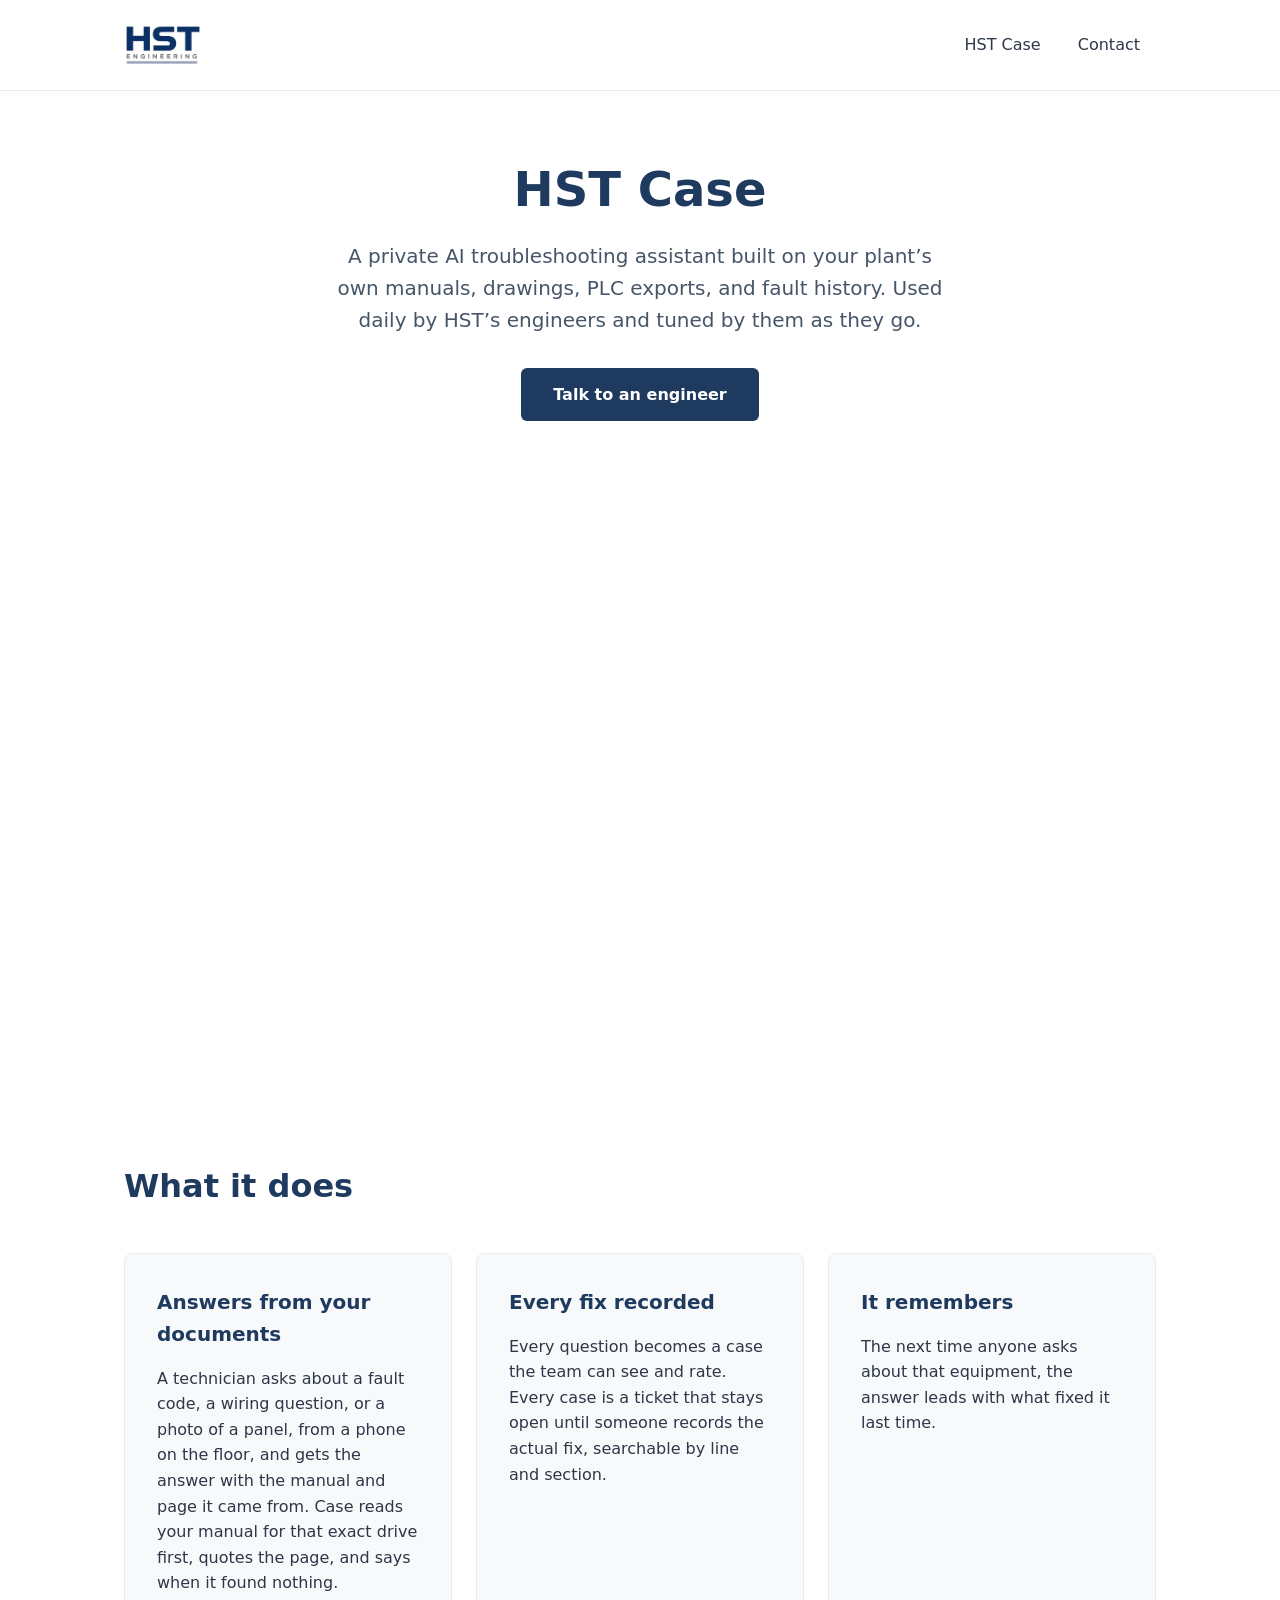
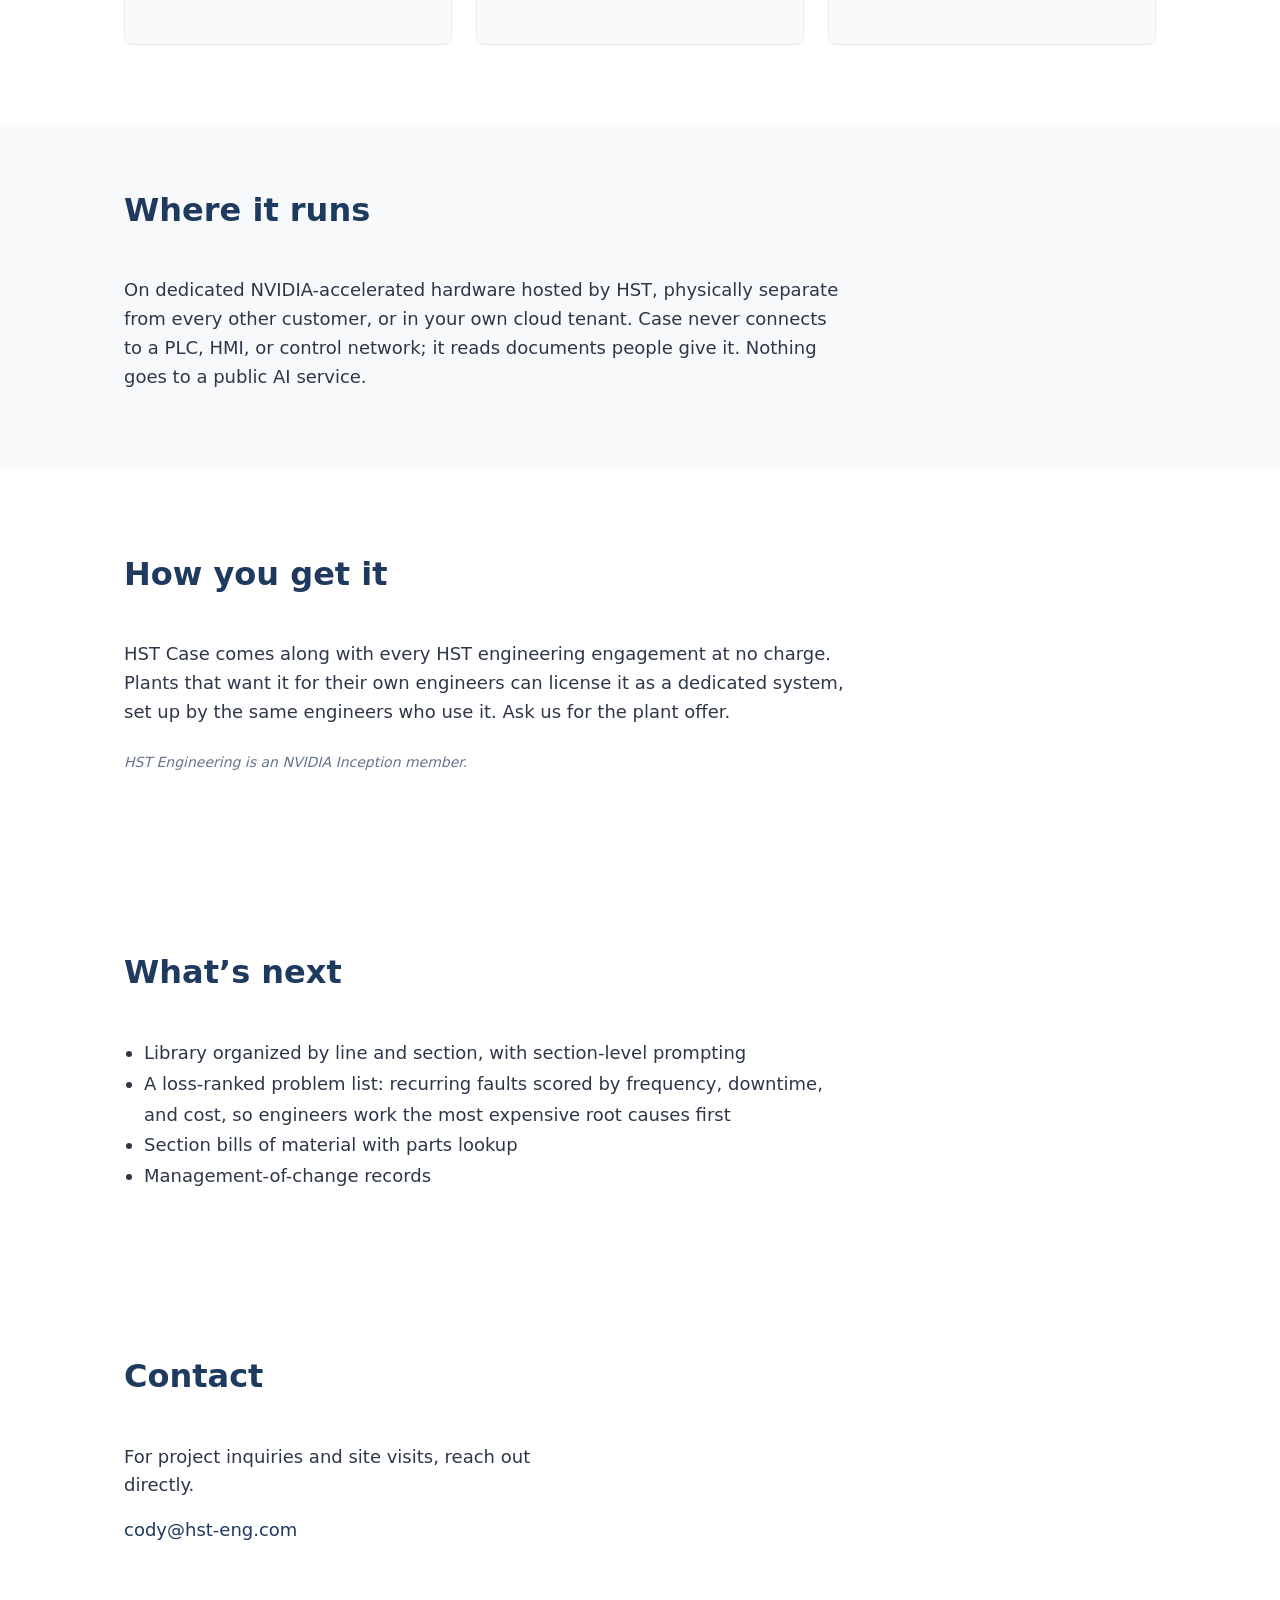
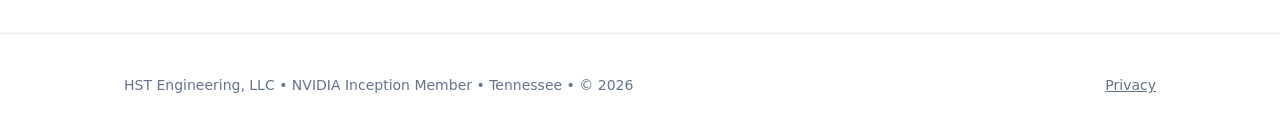
==== case/index.html @ 682fd092 "Add borderless HST Case demo video below hero - Add HST-Case-Demo-snappy.mp4 (H.264, faststart) unde" ====
<!DOCTYPE html>
<html lang="en">
<head>
    <meta charset="UTF-8">
    <meta name="viewport" content="width=device-width, initial-scale=1.0">
    <title>HST Case | HST Engineering</title>
    <meta name="description" content="A private AI troubleshooting assistant built on your plant’s own manuals, drawings, PLC exports, and fault history.">
    <meta property="og:title" content="HST Case | HST Engineering">
    <meta property="og:description" content="A private AI troubleshooting assistant built on your plant’s own manuals, drawings, PLC exports, and fault history.">
    <meta property="og:type" content="website">
    
    <!-- Favicon (Option 2 - matches wordmark font) -->
    <link rel="icon" href="data:image/svg+xml,%3Csvg xmlns='http://www.w3.org/2000/svg' viewBox='0 0 100 100'%3E%3Ctext y='82' font-size='78' font-weight='700' fill='%231e3a5f' font-family='system-ui, -apple-system, sans-serif'%3EHST%3C/text%3E%3C/svg%3E">
    <style>
        :root {
            --deep-blue: #1e3a5f;
            --charcoal: #2d3748;
            --off-white: #f8f9fa;
            --light-gray: #e9ecef;
        }
        * { box-sizing: border-box; }
        body {
            font-family: system-ui, -apple-system, BlinkMacSystemFont, "Segoe UI", Roboto, sans-serif;
            margin: 0;
            line-height: 1.6;
            color: var(--charcoal);
            background: white;
        }
        .container {
            max-width: 1080px;
            margin: 0 auto;
            padding: 0 24px;
        }
        header {
            padding: 24px 0;
            border-bottom: 1px solid var(--light-gray);
        }
        .header-content {
            display: flex;
            justify-content: space-between;
            align-items: center;
        }
        .logo {
            display: flex;
            align-items: center;
            gap: 12px;
        }
        .logo-text {
            font-size: 28px;
            font-weight: 700;
            letter-spacing: -1px;
            color: var(--deep-blue);
        }
        .logo-sub {
            font-size: 11px;
            font-weight: 500;
            letter-spacing: 2px;
            color: #64748b;
            text-transform: uppercase;
        }
        nav a {
            color: var(--charcoal);
            text-decoration: none;
            font-weight: 500;
            padding: 8px 16px;
        }
        nav a:hover {
            color: var(--deep-blue);
        }
        .hero {
            padding: 72px 0 64px;
            text-align: center;
        }
        .hero h1 {
            font-size: 48px;
            font-weight: 700;
            line-height: 1.1;
            margin: 0 0 24px;
            color: var(--deep-blue);
        }
        .hero p {
            font-size: 20px;
            max-width: 620px;
            margin: 0 auto 32px;
            color: #475569;
        }
        .btn {
            display: inline-block;
            background: var(--deep-blue);
            color: white;
            padding: 14px 32px;
            text-decoration: none;
            font-weight: 600;
            border-radius: 6px;
            transition: all 0.2s ease;
        }
        .btn:hover {
            background: #162d4a;
            transform: translateY(-1px);
        }
        section {
            padding: 80px 0;
        }
        h2 {
            font-size: 32px;
            font-weight: 700;
            color: var(--deep-blue);
            margin: 0 0 40px;
        }
        .competencies {
            display: grid;
            grid-template-columns: repeat(auto-fit, minmax(320px, 1fr));
            gap: 24px;
        }
        .card {
            background: var(--off-white);
            padding: 32px;
            border-radius: 8px;
            border: 1px solid var(--light-gray);
        }
        .card h3 {
            font-size: 20px;
            margin: 0 0 12px;
            color: var(--deep-blue);
        }
        .service-area {
            background: var(--off-white);
            padding: 60px 0;
        }
        .contact-form {
            max-width: 520px;
        }
        input, textarea {
            width: 100%;
            padding: 14px;
            border: 1px solid #cbd5e1;
            border-radius: 6px;
            font-size: 16px;
            margin-bottom: 16px;
        }
        textarea { min-height: 140px; resize: vertical; }
        footer {
            padding: 40px 0;
            border-top: 1px solid var(--light-gray);
            font-size: 14px;
            color: #64748b;
        }
        .footer-content {
            display: flex;
            justify-content: space-between;
            align-items: center;
            flex-wrap: wrap;
            gap: 12px;
        }
        .note {
            font-size: 14px;
            color: #64748b;
            margin-top: 24px;
            font-style: italic;
        }
    </style>
</head>
<body>
    <!-- Header -->
    <header>
        <div class="container">
            <div class="header-content">
                <div class="logo">
                    <a href="/"><img src="../logo.jpg" alt="HST Engineering" style="height: 42px; width: auto; display: block;"></a>
                </div>
                <nav>
                    <a href="/case">HST Case</a>
                    <a href="#contact">Contact</a>
                </nav>
            </div>
        </div>
    </header>

    <!-- Hero -->
    <section class="hero">
        <div class="container">
            <h1>HST Case</h1>
            <p>A private AI troubleshooting assistant built on your plant’s own manuals, drawings, PLC exports, and fault history. Used daily by HST’s engineers and tuned by them as they go.</p>
            <a href="#contact" class="btn">Talk to an engineer</a>
        </div>
    </section>

    <!-- Demo video -->
    <section style="padding: 0 0 80px;">
        <div class="container">
            <video
                src="/HST-Case-Demo-snappy.mp4"
                muted
                loop
                autoplay
                playsinline
                preload="auto"
                aria-label="HST Case demo"
                style="display: block; width: 100%; height: auto; border: 0; outline: none;"
            ></video>
        </div>
    </section>

    <!-- What it does -->
    <section>
        <div class="container">
            <h2>What it does</h2>
            <div class="competencies">
                <div class="card">
                    <h3>Answers from your documents</h3>
                    <p>A technician asks about a fault code, a wiring question, or a photo of a panel, from a phone on the floor, and gets the answer with the manual and page it came from. Case reads your manual for that exact drive first, quotes the page, and says when it found nothing.</p>
                </div>
                <div class="card">
                    <h3>Every fix recorded</h3>
                    <p>Every question becomes a case the team can see and rate. Every case is a ticket that stays open until someone records the actual fix, searchable by line and section.</p>
                </div>
                <div class="card">
                    <h3>It remembers</h3>
                    <p>The next time anyone asks about that equipment, the answer leads with what fixed it last time.</p>
                </div>
            </div>
        </div>
    </section>

    <!-- Where it runs -->
    <section class="service-area">
        <div class="container">
            <h2>Where it runs</h2>
            <p style="max-width: 720px; font-size: 18px;">On dedicated NVIDIA-accelerated hardware hosted by HST, physically separate from every other customer, or in your own cloud tenant. Case never connects to a PLC, HMI, or control network; it reads documents people give it. Nothing goes to a public AI service.</p>
        </div>
    </section>

    <!-- How you get it -->
    <section>
        <div class="container">
            <h2>How you get it</h2>
            <p style="max-width: 720px; font-size: 18px;">HST Case comes along with every HST engineering engagement at no charge. Plants that want it for their own engineers can license it as a dedicated system, set up by the same engineers who use it. Ask us for the plant offer.</p>
            <p class="note">HST Engineering is an NVIDIA Inception member.</p>
        </div>
    </section>

    <!-- What’s next -->
    <section>
        <div class="container">
            <h2>What’s next</h2>
            <ul style="max-width: 720px; font-size: 18px; line-height: 1.7; padding-left: 20px; margin: 0;">
                <li>Library organized by line and section, with section-level prompting</li>
                <li>A loss-ranked problem list: recurring faults scored by frequency, downtime, and cost, so engineers work the most expensive root causes first</li>
                <li>Section bills of material with parts lookup</li>
                <li>Management-of-change records</li>
            </ul>
        </div>
    </section>

    <!-- Contact -->
    <section id="contact">
        <div class="container">
            <h2>Contact</h2>
            <div>
                <p style="max-width: 420px; font-size: 18px; margin-bottom: 16px;">
                    For project inquiries and site visits, reach out directly.
                </p>
                <p style="font-size: 18px; margin: 0 0 8px;">
                    <a href="mailto:cody@hst-eng.com" style="color: var(--deep-blue); text-decoration: none;">cody@hst-eng.com</a>
                </p>
            </div>
        </div>
    </section>

    <footer>
        <div class="container">
            <div class="footer-content">
                <div>HST Engineering, LLC • NVIDIA Inception Member • Tennessee • © 2026</div>
                <div><a href="#" style="color: #64748b;">Privacy</a></div>
            </div>
        </div>
    </footer>
</body>
</html>
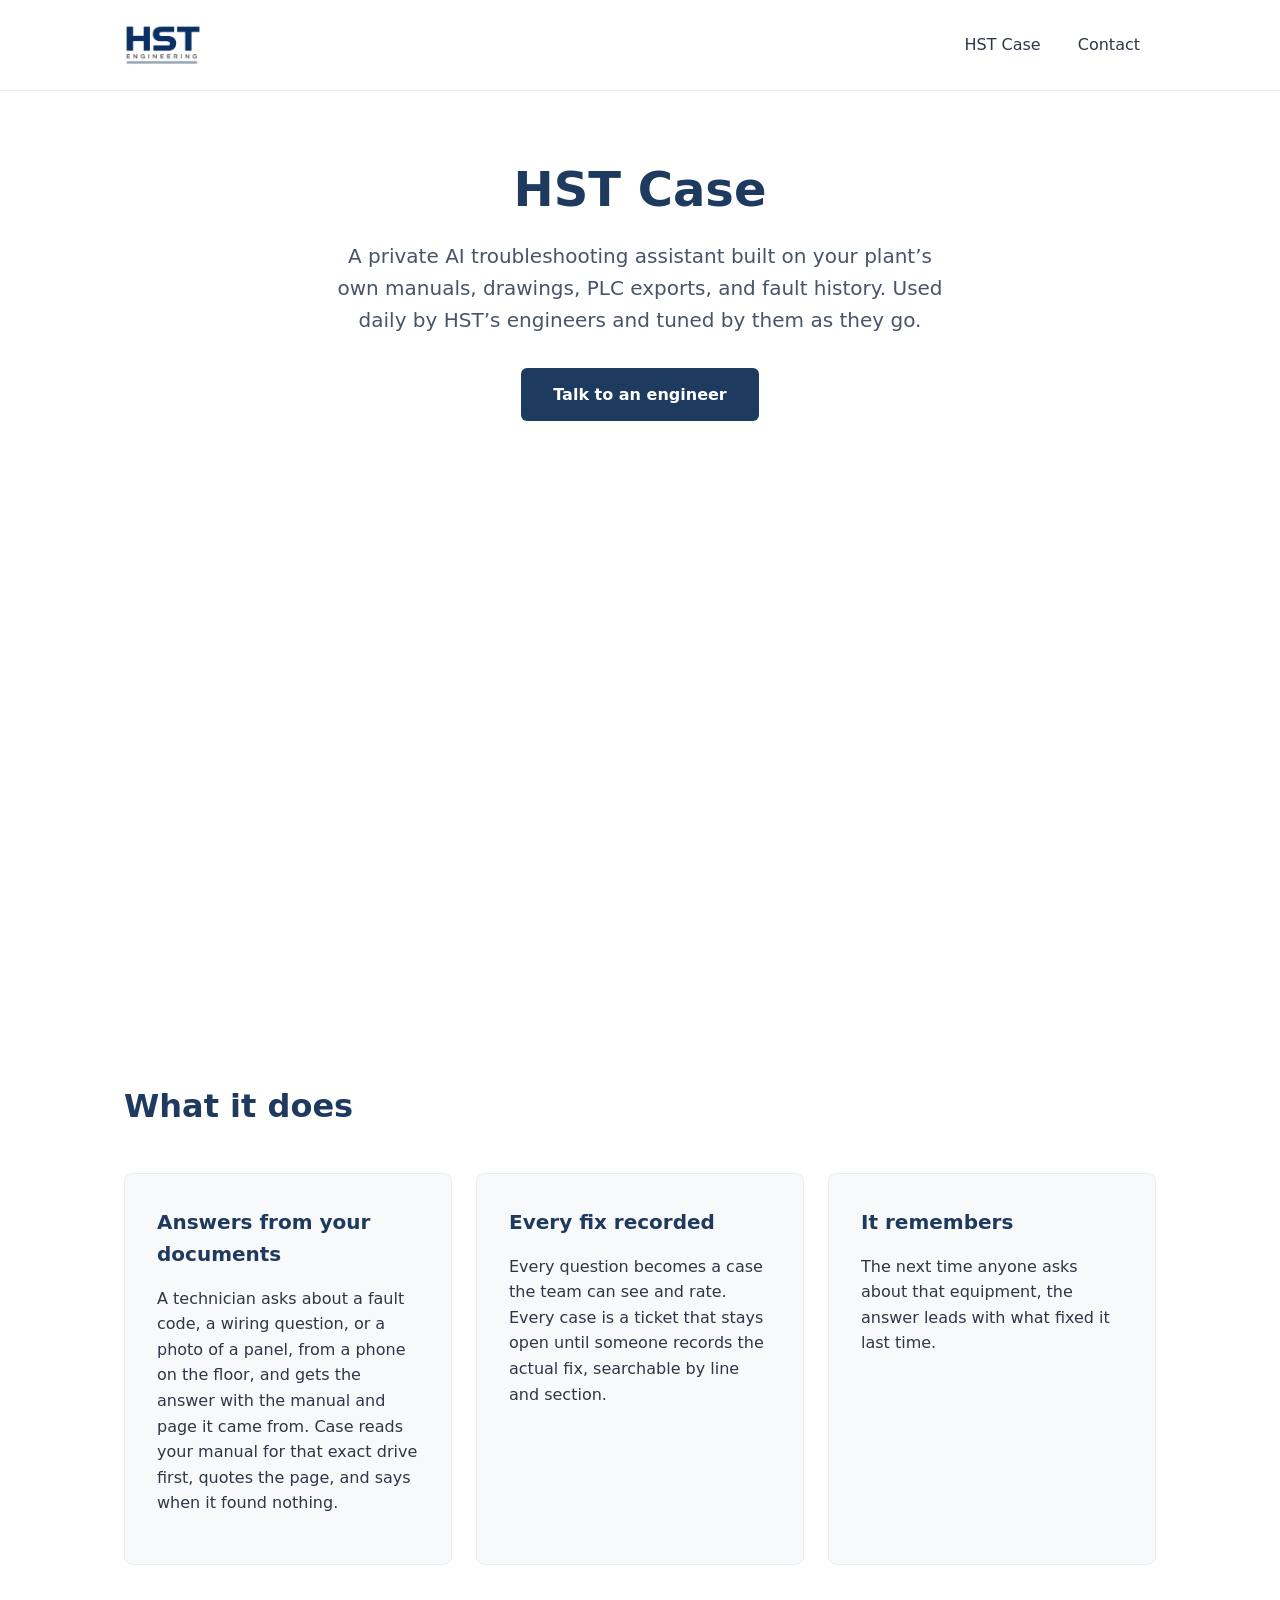
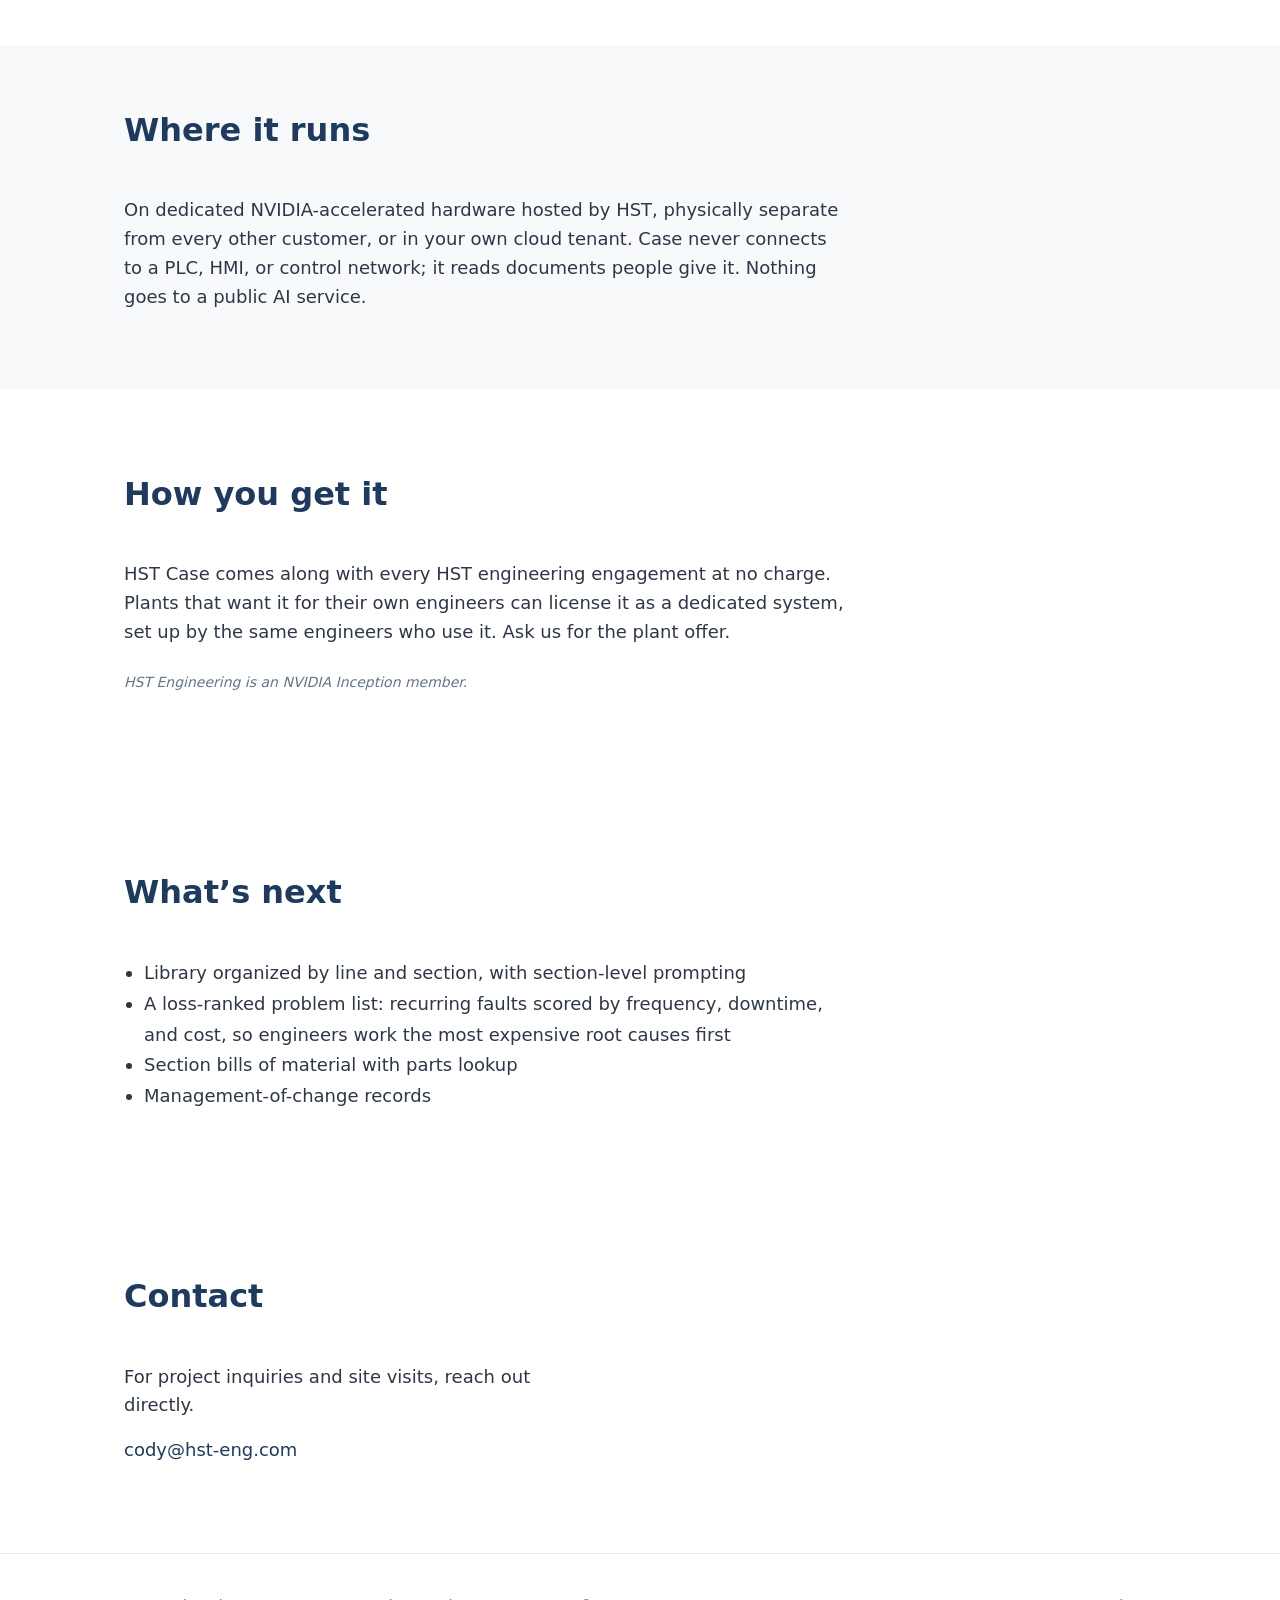
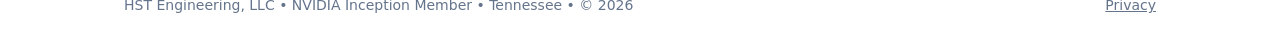
==== commit 6d78e387: "Tighten gap between case demo video and What it does Co-Authored-By: Claude Opus 5.5 (1M context) <n" ====
--- a/case/index.html
+++ b/case/index.html
@@ -186,7 +186,7 @@
     </section>
 
     <!-- Demo video -->
-    <section style="padding: 0 0 80px;">
+    <section style="padding: 0;">
         <div class="container">
             <video
                 src="/HST-Case-Demo-snappy.mp4"
@@ -196,7 +196,7 @@
                 playsinline
                 preload="auto"
                 aria-label="HST Case demo"
-                style="display: block; width: 100%; height: auto; border: 0; outline: none;"
+                style="display: block; width: 100%; height: auto; border: 0; outline: none; clip-path: inset(0.7% 0.25% 0.15% 0);"
             ></video>
         </div>
     </section>
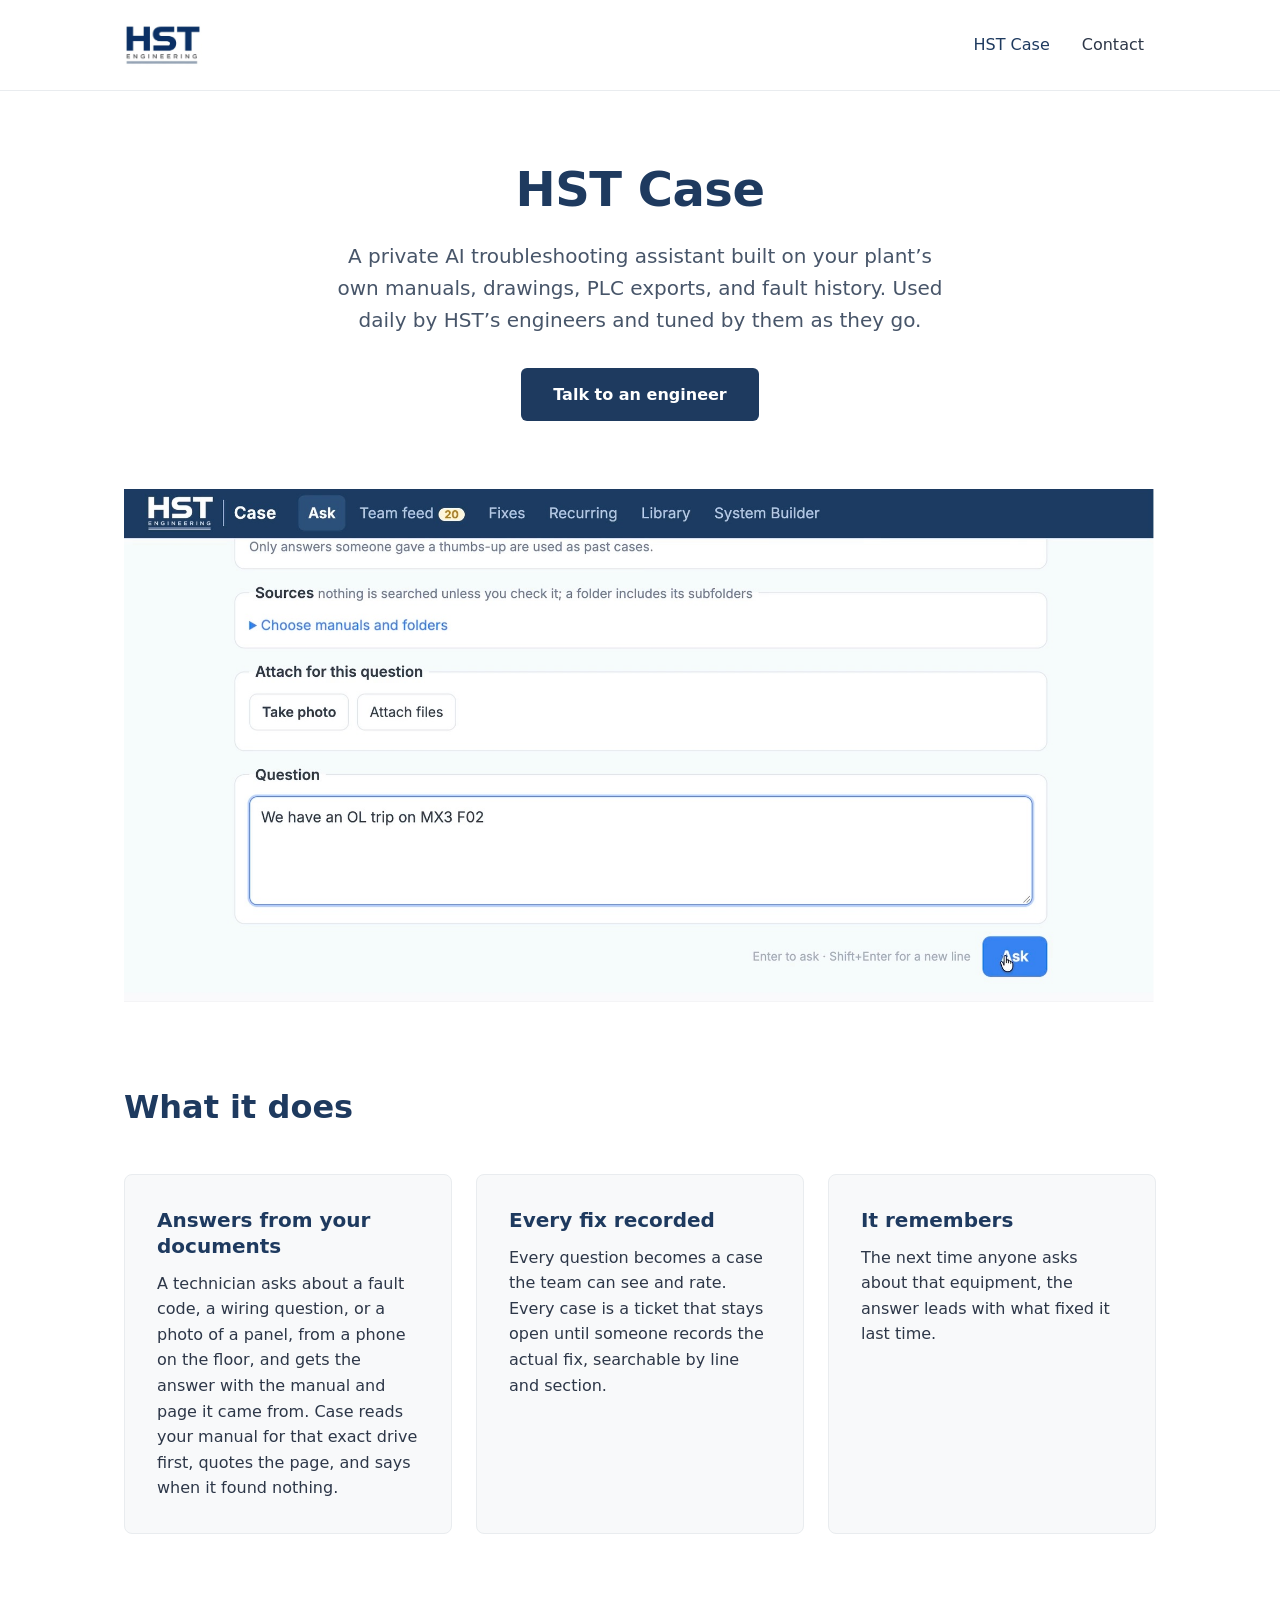
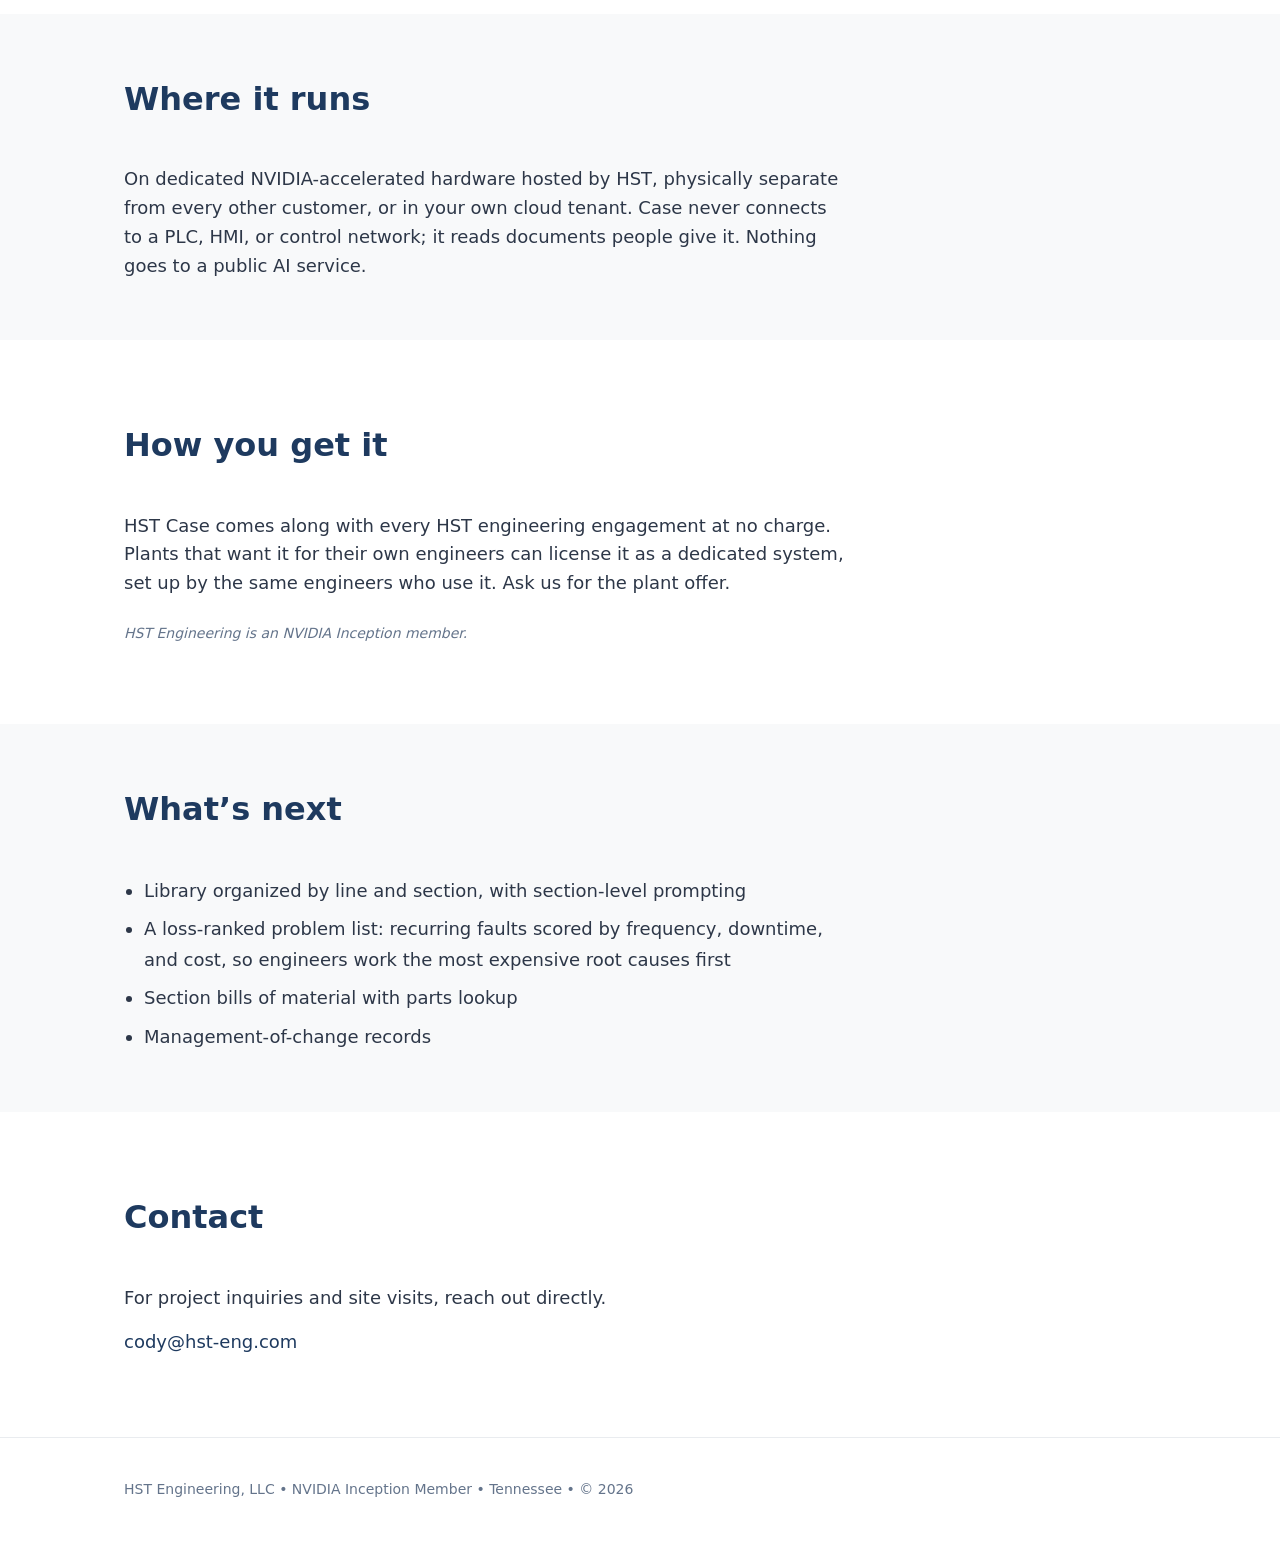
==== commit 03a7b1a6: "Polish site: shared stylesheet, mobile layout, cleanup - Move duplicated page CSS into /styles.css -" ====
--- a/case/index.html
+++ b/case/index.html
@@ -8,272 +8,126 @@
     <meta property="og:title" content="HST Case | HST Engineering">
     <meta property="og:description" content="A private AI troubleshooting assistant built on your plant’s own manuals, drawings, PLC exports, and fault history.">
     <meta property="og:type" content="website">
-    
-    <!-- Favicon (Option 2 - matches wordmark font) -->
+    <meta name="theme-color" content="#1e3a5f">
     <link rel="icon" href="data:image/svg+xml,%3Csvg xmlns='http://www.w3.org/2000/svg' viewBox='0 0 100 100'%3E%3Ctext y='82' font-size='78' font-weight='700' fill='%231e3a5f' font-family='system-ui, -apple-system, sans-serif'%3EHST%3C/text%3E%3C/svg%3E">
-    <style>
-        :root {
-            --deep-blue: #1e3a5f;
-            --charcoal: #2d3748;
-            --off-white: #f8f9fa;
-            --light-gray: #e9ecef;
-        }
-        * { box-sizing: border-box; }
-        body {
-            font-family: system-ui, -apple-system, BlinkMacSystemFont, "Segoe UI", Roboto, sans-serif;
-            margin: 0;
-            line-height: 1.6;
-            color: var(--charcoal);
-            background: white;
-        }
-        .container {
-            max-width: 1080px;
-            margin: 0 auto;
-            padding: 0 24px;
-        }
-        header {
-            padding: 24px 0;
-            border-bottom: 1px solid var(--light-gray);
-        }
-        .header-content {
-            display: flex;
-            justify-content: space-between;
-            align-items: center;
-        }
-        .logo {
-            display: flex;
-            align-items: center;
-            gap: 12px;
-        }
-        .logo-text {
-            font-size: 28px;
-            font-weight: 700;
-            letter-spacing: -1px;
-            color: var(--deep-blue);
-        }
-        .logo-sub {
-            font-size: 11px;
-            font-weight: 500;
-            letter-spacing: 2px;
-            color: #64748b;
-            text-transform: uppercase;
-        }
-        nav a {
-            color: var(--charcoal);
-            text-decoration: none;
-            font-weight: 500;
-            padding: 8px 16px;
-        }
-        nav a:hover {
-            color: var(--deep-blue);
-        }
-        .hero {
-            padding: 72px 0 64px;
-            text-align: center;
-        }
-        .hero h1 {
-            font-size: 48px;
-            font-weight: 700;
-            line-height: 1.1;
-            margin: 0 0 24px;
-            color: var(--deep-blue);
-        }
-        .hero p {
-            font-size: 20px;
-            max-width: 620px;
-            margin: 0 auto 32px;
-            color: #475569;
-        }
-        .btn {
-            display: inline-block;
-            background: var(--deep-blue);
-            color: white;
-            padding: 14px 32px;
-            text-decoration: none;
-            font-weight: 600;
-            border-radius: 6px;
-            transition: all 0.2s ease;
-        }
-        .btn:hover {
-            background: #162d4a;
-            transform: translateY(-1px);
-        }
-        section {
-            padding: 80px 0;
-        }
-        h2 {
-            font-size: 32px;
-            font-weight: 700;
-            color: var(--deep-blue);
-            margin: 0 0 40px;
-        }
-        .competencies {
-            display: grid;
-            grid-template-columns: repeat(auto-fit, minmax(320px, 1fr));
-            gap: 24px;
-        }
-        .card {
-            background: var(--off-white);
-            padding: 32px;
-            border-radius: 8px;
-            border: 1px solid var(--light-gray);
-        }
-        .card h3 {
-            font-size: 20px;
-            margin: 0 0 12px;
-            color: var(--deep-blue);
-        }
-        .service-area {
-            background: var(--off-white);
-            padding: 60px 0;
-        }
-        .contact-form {
-            max-width: 520px;
-        }
-        input, textarea {
-            width: 100%;
-            padding: 14px;
-            border: 1px solid #cbd5e1;
-            border-radius: 6px;
-            font-size: 16px;
-            margin-bottom: 16px;
-        }
-        textarea { min-height: 140px; resize: vertical; }
-        footer {
-            padding: 40px 0;
-            border-top: 1px solid var(--light-gray);
-            font-size: 14px;
-            color: #64748b;
-        }
-        .footer-content {
-            display: flex;
-            justify-content: space-between;
-            align-items: center;
-            flex-wrap: wrap;
-            gap: 12px;
-        }
-        .note {
-            font-size: 14px;
-            color: #64748b;
-            margin-top: 24px;
-            font-style: italic;
-        }
-    </style>
+    <link rel="stylesheet" href="/styles.css">
 </head>
 <body>
-    <!-- Header -->
     <header>
         <div class="container">
             <div class="header-content">
-                <div class="logo">
-                    <a href="/"><img src="../logo.jpg" alt="HST Engineering" style="height: 42px; width: auto; display: block;"></a>
-                </div>
+                <a href="/" class="logo"><img src="/logo.jpg" alt="HST Engineering" width="78" height="42"></a>
                 <nav>
-                    <a href="/case">HST Case</a>
+                    <a href="/case" aria-current="page">HST Case</a>
                     <a href="#contact">Contact</a>
                 </nav>
             </div>
         </div>
     </header>
 
-    <!-- Hero -->
-    <section class="hero">
-        <div class="container">
-            <h1>HST Case</h1>
-            <p>A private AI troubleshooting assistant built on your plant’s own manuals, drawings, PLC exports, and fault history. Used daily by HST’s engineers and tuned by them as they go.</p>
-            <a href="#contact" class="btn">Talk to an engineer</a>
-        </div>
-    </section>
+    <main>
+        <!-- Hero -->
+        <section class="hero">
+            <div class="container">
+                <h1>HST Case</h1>
+                <p>A private AI troubleshooting assistant built on your plant’s own manuals, drawings, PLC exports, and fault history. Used daily by HST’s engineers and tuned by them as they go.</p>
+                <a href="#contact" class="btn">Talk to an engineer</a>
+            </div>
+        </section>
 
-    <!-- Demo video -->
-    <section style="padding: 0;">
-        <div class="container">
-            <video
-                src="/HST-Case-Demo-snappy.mp4"
-                muted
-                loop
-                autoplay
-                playsinline
-                preload="auto"
-                aria-label="HST Case demo"
-                style="display: block; width: 100%; height: auto; border: 0; outline: none; clip-path: inset(0.7% 0.25% 0.15% 0);"
-            ></video>
-        </div>
-    </section>
+        <!-- Demo video -->
+        <section class="demo">
+            <div class="container">
+                <video
+                    src="/HST-Case-Demo-snappy.mp4"
+                    poster="/case-demo-poster.jpg"
+                    width="1920"
+                    height="962"
+                    muted
+                    loop
+                    autoplay
+                    playsinline
+                    preload="auto"
+                    aria-label="HST Case demo"
+                ></video>
+            </div>
+        </section>
 
-    <!-- What it does -->
-    <section>
-        <div class="container">
-            <h2>What it does</h2>
-            <div class="competencies">
-                <div class="card">
-                    <h3>Answers from your documents</h3>
-                    <p>A technician asks about a fault code, a wiring question, or a photo of a panel, from a phone on the floor, and gets the answer with the manual and page it came from. Case reads your manual for that exact drive first, quotes the page, and says when it found nothing.</p>
-                </div>
-                <div class="card">
-                    <h3>Every fix recorded</h3>
-                    <p>Every question becomes a case the team can see and rate. Every case is a ticket that stays open until someone records the actual fix, searchable by line and section.</p>
-                </div>
-                <div class="card">
-                    <h3>It remembers</h3>
-                    <p>The next time anyone asks about that equipment, the answer leads with what fixed it last time.</p>
+        <!-- What it does -->
+        <section>
+            <div class="container">
+                <h2>What it does</h2>
+                <div class="competencies">
+                    <div class="card">
+                        <h3>Answers from your documents</h3>
+                        <p>A technician asks about a fault code, a wiring question, or a photo of a panel, from a phone on the floor, and gets the answer with the manual and page it came from. Case reads your manual for that exact drive first, quotes the page, and says when it found nothing.</p>
+                    </div>
+                    <div class="card">
+                        <h3>Every fix recorded</h3>
+                        <p>Every question becomes a case the team can see and rate. Every case is a ticket that stays open until someone records the actual fix, searchable by line and section.</p>
+                    </div>
+                    <div class="card">
+                        <h3>It remembers</h3>
+                        <p>The next time anyone asks about that equipment, the answer leads with what fixed it last time.</p>
+                    </div>
                 </div>
             </div>
-        </div>
-    </section>
+        </section>
 
-    <!-- Where it runs -->
-    <section class="service-area">
-        <div class="container">
-            <h2>Where it runs</h2>
-            <p style="max-width: 720px; font-size: 18px;">On dedicated NVIDIA-accelerated hardware hosted by HST, physically separate from every other customer, or in your own cloud tenant. Case never connects to a PLC, HMI, or control network; it reads documents people give it. Nothing goes to a public AI service.</p>
-        </div>
-    </section>
+        <!-- Where it runs -->
+        <section class="band">
+            <div class="container">
+                <h2>Where it runs</h2>
+                <p class="lead">On dedicated NVIDIA-accelerated hardware hosted by HST, physically separate from every other customer, or in your own cloud tenant. Case never connects to a PLC, HMI, or control network; it reads documents people give it. Nothing goes to a public AI service.</p>
+            </div>
+        </section>
 
-    <!-- How you get it -->
-    <section>
-        <div class="container">
-            <h2>How you get it</h2>
-            <p style="max-width: 720px; font-size: 18px;">HST Case comes along with every HST engineering engagement at no charge. Plants that want it for their own engineers can license it as a dedicated system, set up by the same engineers who use it. Ask us for the plant offer.</p>
-            <p class="note">HST Engineering is an NVIDIA Inception member.</p>
-        </div>
-    </section>
+        <!-- How you get it -->
+        <section>
+            <div class="container">
+                <h2>How you get it</h2>
+                <p class="lead">HST Case comes along with every HST engineering engagement at no charge. Plants that want it for their own engineers can license it as a dedicated system, set up by the same engineers who use it. Ask us for the plant offer.</p>
+                <p class="note">HST Engineering is an NVIDIA Inception member.</p>
+            </div>
+        </section>
 
-    <!-- What’s next -->
-    <section>
-        <div class="container">
-            <h2>What’s next</h2>
-            <ul style="max-width: 720px; font-size: 18px; line-height: 1.7; padding-left: 20px; margin: 0;">
-                <li>Library organized by line and section, with section-level prompting</li>
-                <li>A loss-ranked problem list: recurring faults scored by frequency, downtime, and cost, so engineers work the most expensive root causes first</li>
-                <li>Section bills of material with parts lookup</li>
-                <li>Management-of-change records</li>
-            </ul>
-        </div>
-    </section>
+        <!-- What’s next -->
+        <section class="band">
+            <div class="container">
+                <h2>What’s next</h2>
+                <ul class="list">
+                    <li>Library organized by line and section, with section-level prompting</li>
+                    <li>A loss-ranked problem list: recurring faults scored by frequency, downtime, and cost, so engineers work the most expensive root causes first</li>
+                    <li>Section bills of material with parts lookup</li>
+                    <li>Management-of-change records</li>
+                </ul>
+            </div>
+        </section>
 
-    <!-- Contact -->
-    <section id="contact">
-        <div class="container">
-            <h2>Contact</h2>
-            <div>
-                <p style="max-width: 420px; font-size: 18px; margin-bottom: 16px;">
-                    For project inquiries and site visits, reach out directly.
-                </p>
-                <p style="font-size: 18px; margin: 0 0 8px;">
-                    <a href="mailto:cody@hst-eng.com" style="color: var(--deep-blue); text-decoration: none;">cody@hst-eng.com</a>
-                </p>
+        <!-- Contact -->
+        <section id="contact">
+            <div class="container">
+                <h2>Contact</h2>
+                <p class="lead">For project inquiries and site visits, reach out directly.</p>
+                <p class="lead"><a href="mailto:cody@hst-eng.com" class="contact-email">cody@hst-eng.com</a></p>
             </div>
-        </div>
-    </section>
+        </section>
+    </main>
 
     <footer>
         <div class="container">
-            <div class="footer-content">
-                <div>HST Engineering, LLC • NVIDIA Inception Member • Tennessee • © 2026</div>
-                <div><a href="#" style="color: #64748b;">Privacy</a></div>
-            </div>
+            HST Engineering, LLC • NVIDIA Inception Member • Tennessee • © 2026
         </div>
     </footer>
+
+    <script>
+        // Respect reduced-motion: show the poster with controls instead of autoplaying.
+        if (window.matchMedia('(prefers-reduced-motion: reduce)').matches) {
+            var v = document.querySelector('.demo video');
+            v.removeAttribute('autoplay');
+            v.pause();
+            v.controls = true;
+        }
+    </script>
 </body>
-</html>+</html>
--- a/styles.css
+++ b/styles.css
@@ -0,0 +1,204 @@
+:root {
+    --deep-blue: #1e3a5f;
+    --deep-blue-dark: #162d4a;
+    --charcoal: #2d3748;
+    --slate: #475569;
+    --muted: #64748b;
+    --off-white: #f8f9fa;
+    --light-gray: #e9ecef;
+}
+* { box-sizing: border-box; }
+html { scroll-behavior: smooth; }
+body {
+    font-family: system-ui, -apple-system, BlinkMacSystemFont, "Segoe UI", Roboto, sans-serif;
+    margin: 0;
+    line-height: 1.6;
+    color: var(--charcoal);
+    background: white;
+    -webkit-font-smoothing: antialiased;
+}
+a:focus-visible {
+    outline: 2px solid var(--deep-blue);
+    outline-offset: 3px;
+    border-radius: 4px;
+}
+.container {
+    max-width: 1080px;
+    margin: 0 auto;
+    padding: 0 24px;
+}
+
+/* Header */
+header {
+    padding: 24px 0;
+    border-bottom: 1px solid var(--light-gray);
+}
+.header-content {
+    display: flex;
+    justify-content: space-between;
+    align-items: center;
+    gap: 16px;
+}
+.logo img {
+    display: block;
+    height: 42px;
+    width: auto;
+}
+nav {
+    display: flex;
+    gap: 8px;
+}
+nav a {
+    color: var(--charcoal);
+    text-decoration: none;
+    font-weight: 500;
+    padding: 8px 12px;
+}
+nav a:hover,
+nav a[aria-current="page"] {
+    color: var(--deep-blue);
+}
+
+/* Hero */
+.hero {
+    padding: 72px 0 64px;
+    text-align: center;
+}
+.hero h1 {
+    font-size: 48px;
+    font-weight: 700;
+    line-height: 1.1;
+    letter-spacing: -0.5px;
+    margin: 0 0 24px;
+    color: var(--deep-blue);
+}
+.hero p {
+    font-size: 20px;
+    max-width: 620px;
+    margin: 0 auto 32px;
+    color: var(--slate);
+}
+.btn {
+    display: inline-block;
+    background: var(--deep-blue);
+    color: white;
+    padding: 14px 32px;
+    text-decoration: none;
+    font-weight: 600;
+    border-radius: 6px;
+    transition: background 0.2s ease, transform 0.2s ease;
+}
+.btn:hover {
+    background: var(--deep-blue-dark);
+    transform: translateY(-1px);
+}
+
+/* Sections */
+section {
+    padding: 80px 0;
+}
+section[id] {
+    scroll-margin-top: 16px;
+}
+h2 {
+    font-size: 32px;
+    font-weight: 700;
+    color: var(--deep-blue);
+    margin: 0 0 40px;
+}
+.lead {
+    max-width: 720px;
+    font-size: 18px;
+    margin: 0;
+}
+.lead + .lead { margin-top: 16px; }
+.list {
+    max-width: 720px;
+    font-size: 18px;
+    line-height: 1.7;
+    padding-left: 20px;
+    margin: 0;
+}
+.list li + li { margin-top: 8px; }
+.note {
+    font-size: 14px;
+    color: var(--muted);
+    margin: 24px 0 0;
+    font-style: italic;
+}
+.band {
+    background: var(--off-white);
+    padding: 60px 0;
+}
+
+/* Cards */
+.competencies {
+    display: grid;
+    grid-template-columns: repeat(auto-fit, minmax(min(320px, 100%), 1fr));
+    gap: 24px;
+}
+.card {
+    background: var(--off-white);
+    padding: 32px;
+    border-radius: 8px;
+    border: 1px solid var(--light-gray);
+}
+.card h3 {
+    font-size: 20px;
+    line-height: 1.3;
+    margin: 0 0 12px;
+    color: var(--deep-blue);
+}
+.card p { margin: 0; }
+
+/* Demo video */
+.demo { padding: 0; }
+.demo video {
+    display: block;
+    width: 100%;
+    height: auto;
+    border: 0;
+    outline: none;
+    /* Trim screen-capture edge pixels baked into the recording */
+    clip-path: inset(0.7% 0.25% 0.15% 0);
+}
+
+/* Contact */
+.contact-email {
+    font-size: 18px;
+    font-weight: 500;
+    color: var(--deep-blue);
+    text-decoration: none;
+}
+.contact-email:hover { text-decoration: underline; }
+
+/* Footer */
+footer {
+    padding: 40px 0;
+    border-top: 1px solid var(--light-gray);
+    font-size: 14px;
+    color: var(--muted);
+}
+
+/* Phones */
+@media (max-width: 640px) {
+    header { padding: 16px 0; }
+    .logo img { height: 34px; }
+    nav { gap: 0; }
+    nav a { padding: 8px; }
+    .hero { padding: 48px 0 40px; }
+    .hero h1 { font-size: 34px; }
+    .hero p { font-size: 18px; }
+    section { padding: 56px 0; }
+    .band { padding: 48px 0; }
+    .demo { padding: 0; }
+    h2 { font-size: 26px; margin-bottom: 28px; }
+    .card { padding: 24px; }
+    .lead, .list { font-size: 17px; }
+}
+
+@media (prefers-reduced-motion: reduce) {
+    html { scroll-behavior: auto; }
+    .btn { transition: none; }
+    .btn:hover { transform: none; }
+}
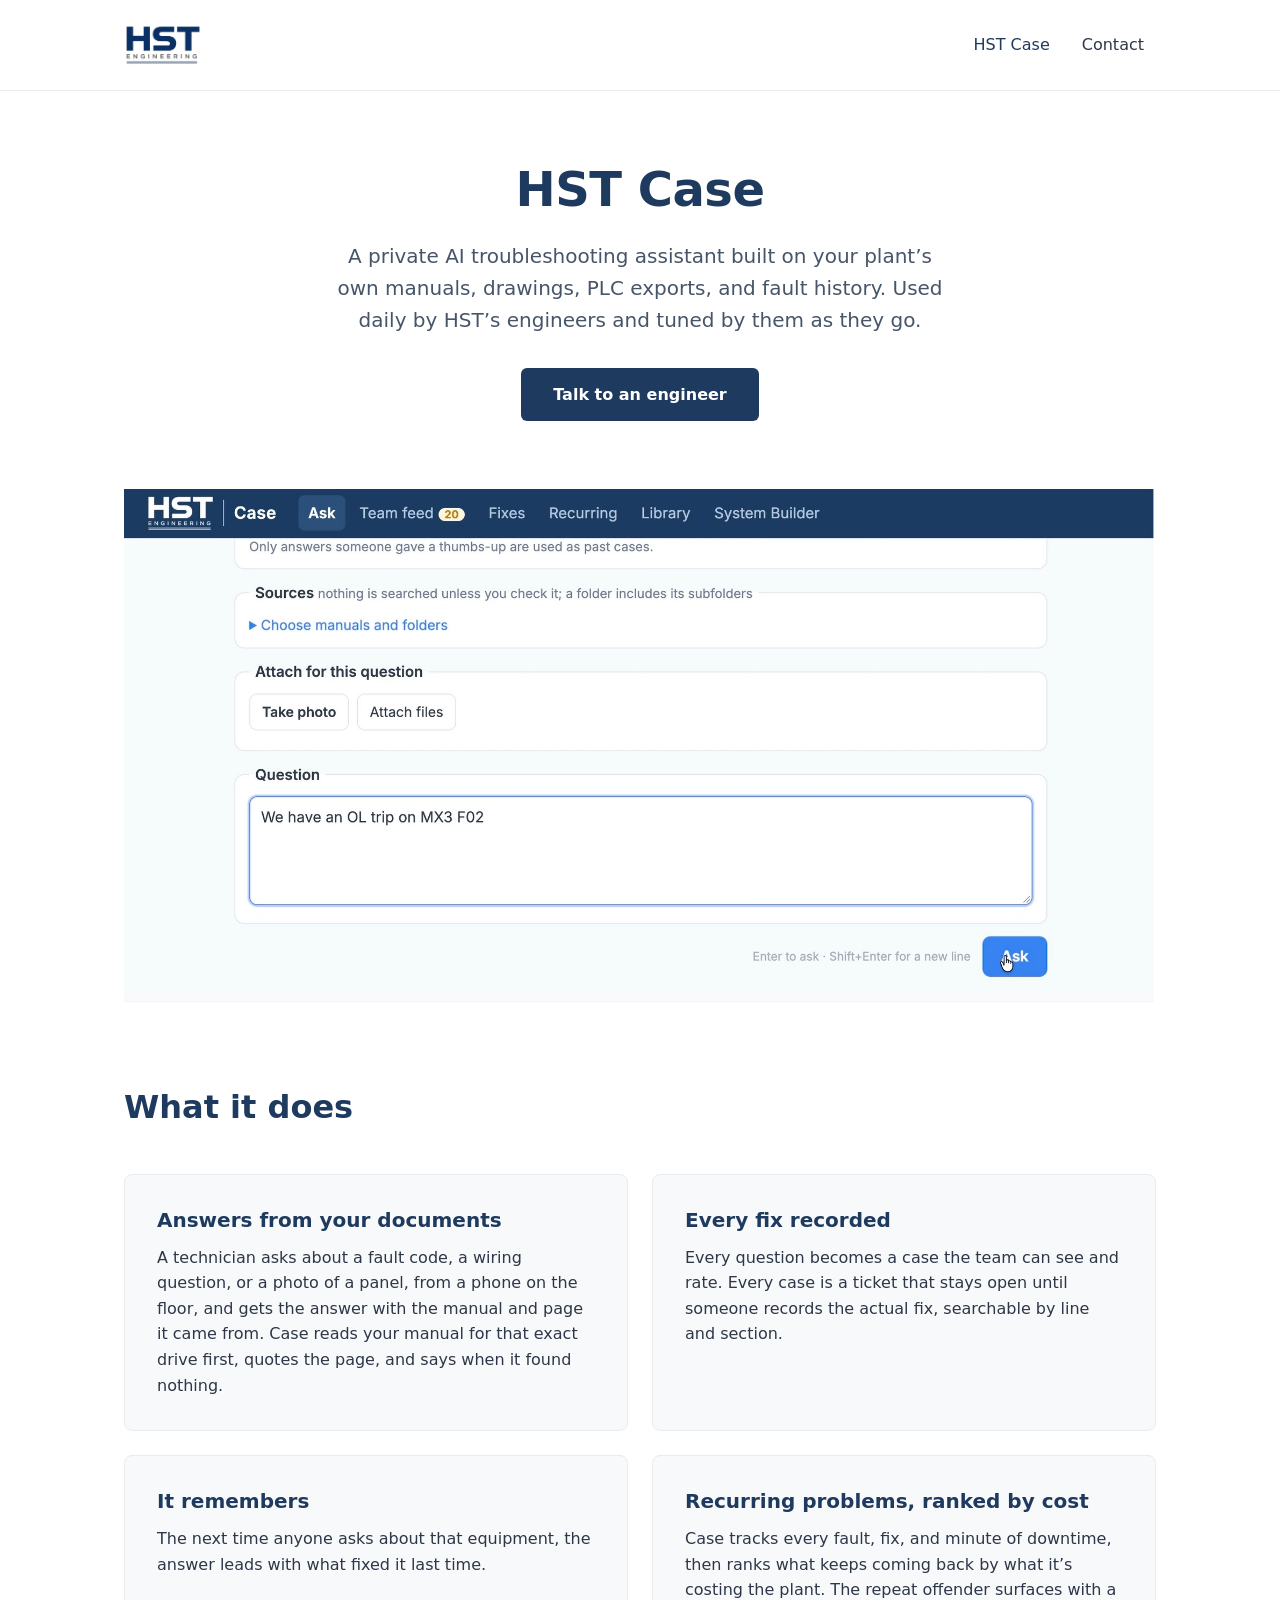
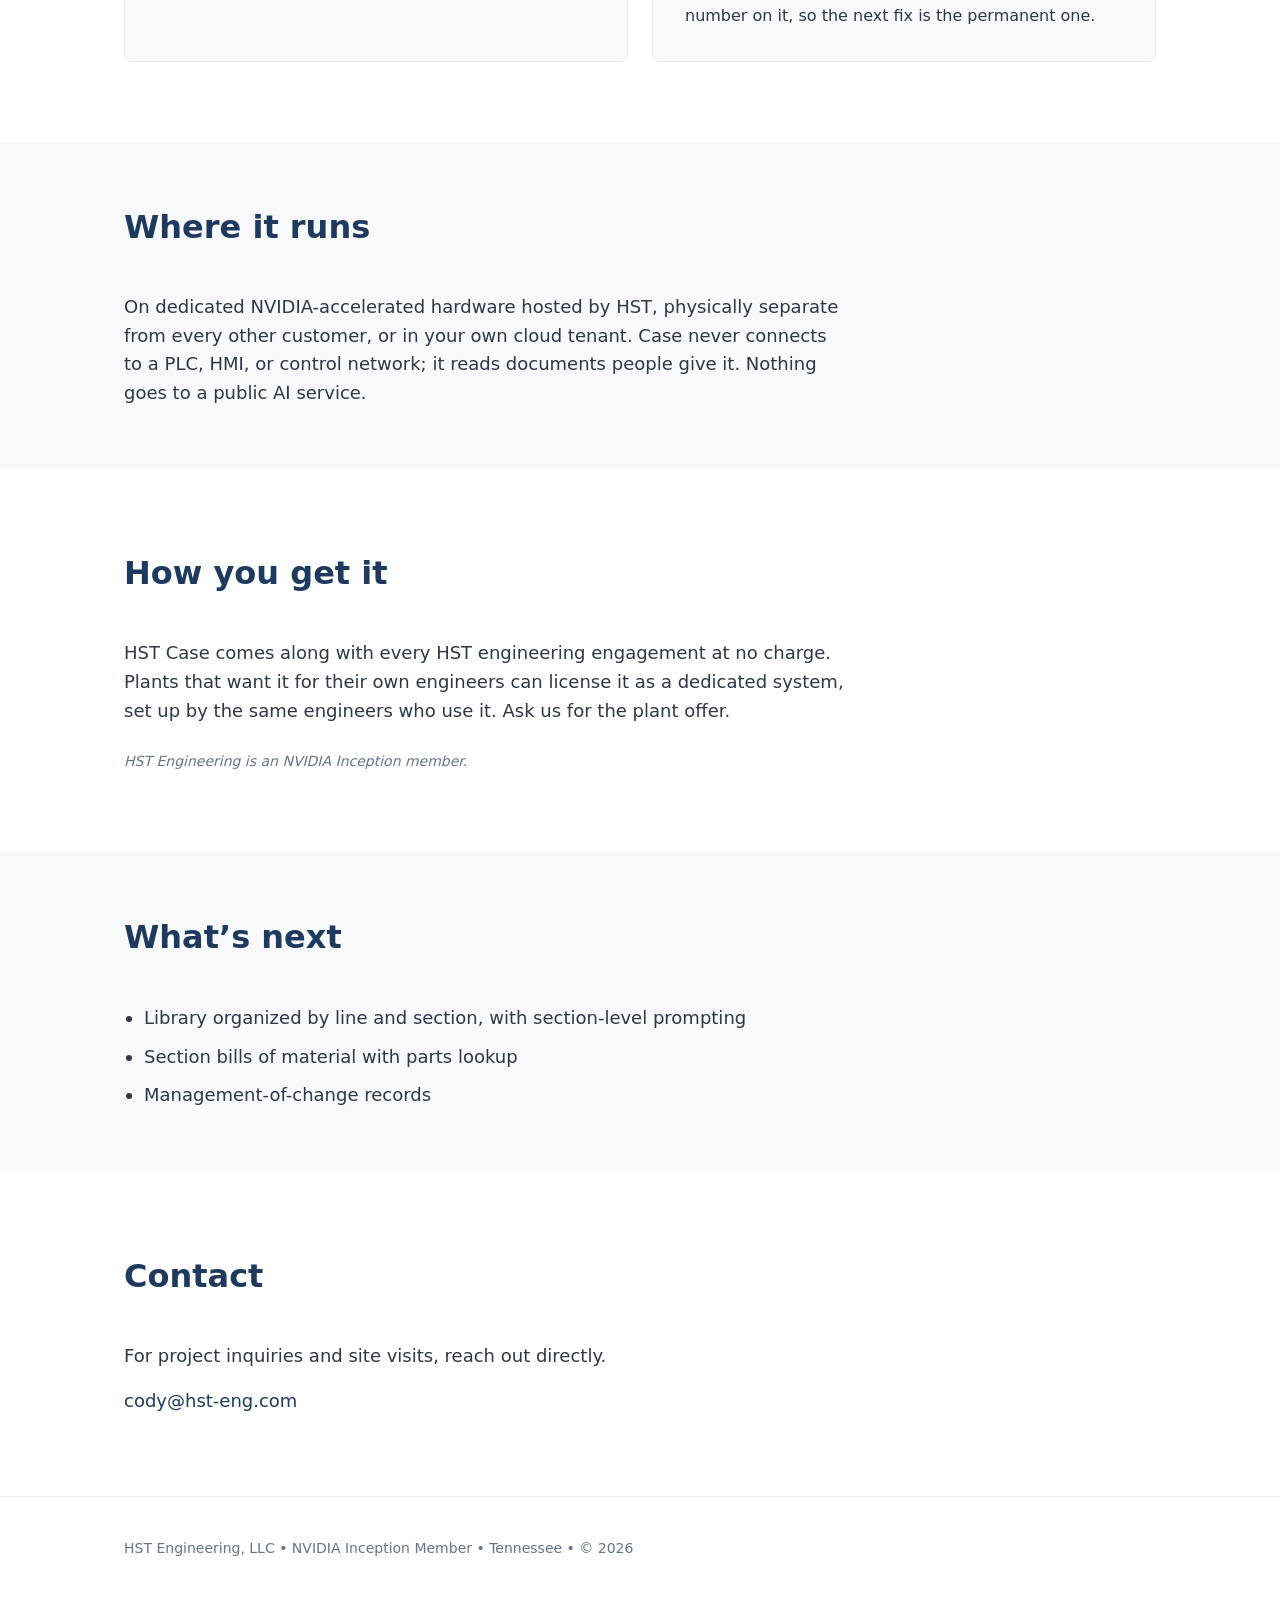
==== commit e1eee29c: "Add 'Recurring problems, ranked by cost' card to HST Case Feature is live, so it moves from What's n" ====
--- a/case/index.html
+++ b/case/index.html
@@ -57,7 +57,7 @@
         <section>
             <div class="container">
                 <h2>What it does</h2>
-                <div class="competencies">
+                <div class="competencies two-up">
                     <div class="card">
                         <h3>Answers from your documents</h3>
                         <p>A technician asks about a fault code, a wiring question, or a photo of a panel, from a phone on the floor, and gets the answer with the manual and page it came from. Case reads your manual for that exact drive first, quotes the page, and says when it found nothing.</p>
@@ -69,6 +69,10 @@
                     <div class="card">
                         <h3>It remembers</h3>
                         <p>The next time anyone asks about that equipment, the answer leads with what fixed it last time.</p>
+                    </div>
+                    <div class="card">
+                        <h3>Recurring problems, ranked by cost</h3>
+                        <p>Case tracks every fault, fix, and minute of downtime, then ranks what keeps coming back by what it’s costing the plant. The repeat offender surfaces with a number on it, so the next fix is the permanent one.</p>
                     </div>
                 </div>
             </div>
@@ -97,7 +101,6 @@
                 <h2>What’s next</h2>
                 <ul class="list">
                     <li>Library organized by line and section, with section-level prompting</li>
-                    <li>A loss-ranked problem list: recurring faults scored by frequency, downtime, and cost, so engineers work the most expensive root causes first</li>
                     <li>Section bills of material with parts lookup</li>
                     <li>Management-of-change records</li>
                 </ul>
--- a/styles.css
+++ b/styles.css
@@ -136,6 +136,9 @@
     display: grid;
     grid-template-columns: repeat(auto-fit, minmax(min(320px, 100%), 1fr));
     gap: 24px;
+}
+.competencies.two-up {
+    grid-template-columns: repeat(auto-fit, minmax(min(420px, 100%), 1fr));
 }
 .card {
     background: var(--off-white);
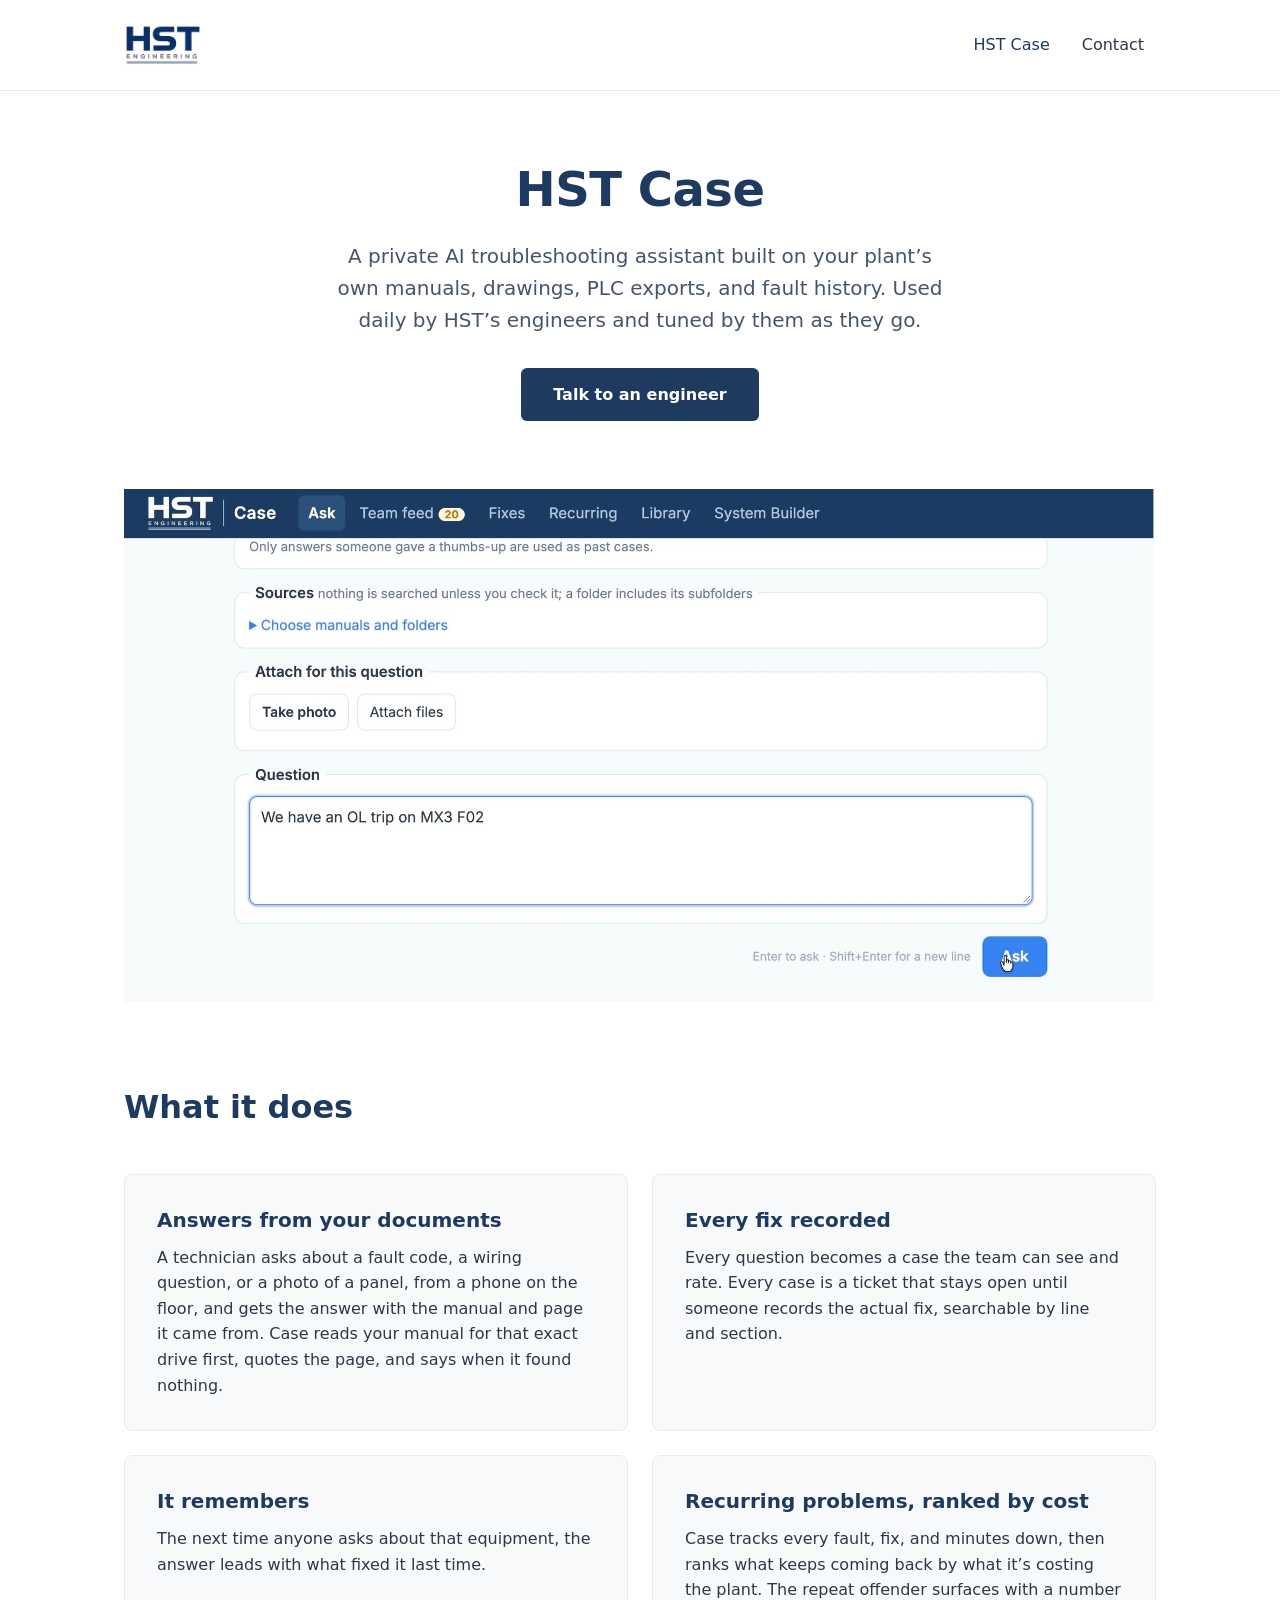
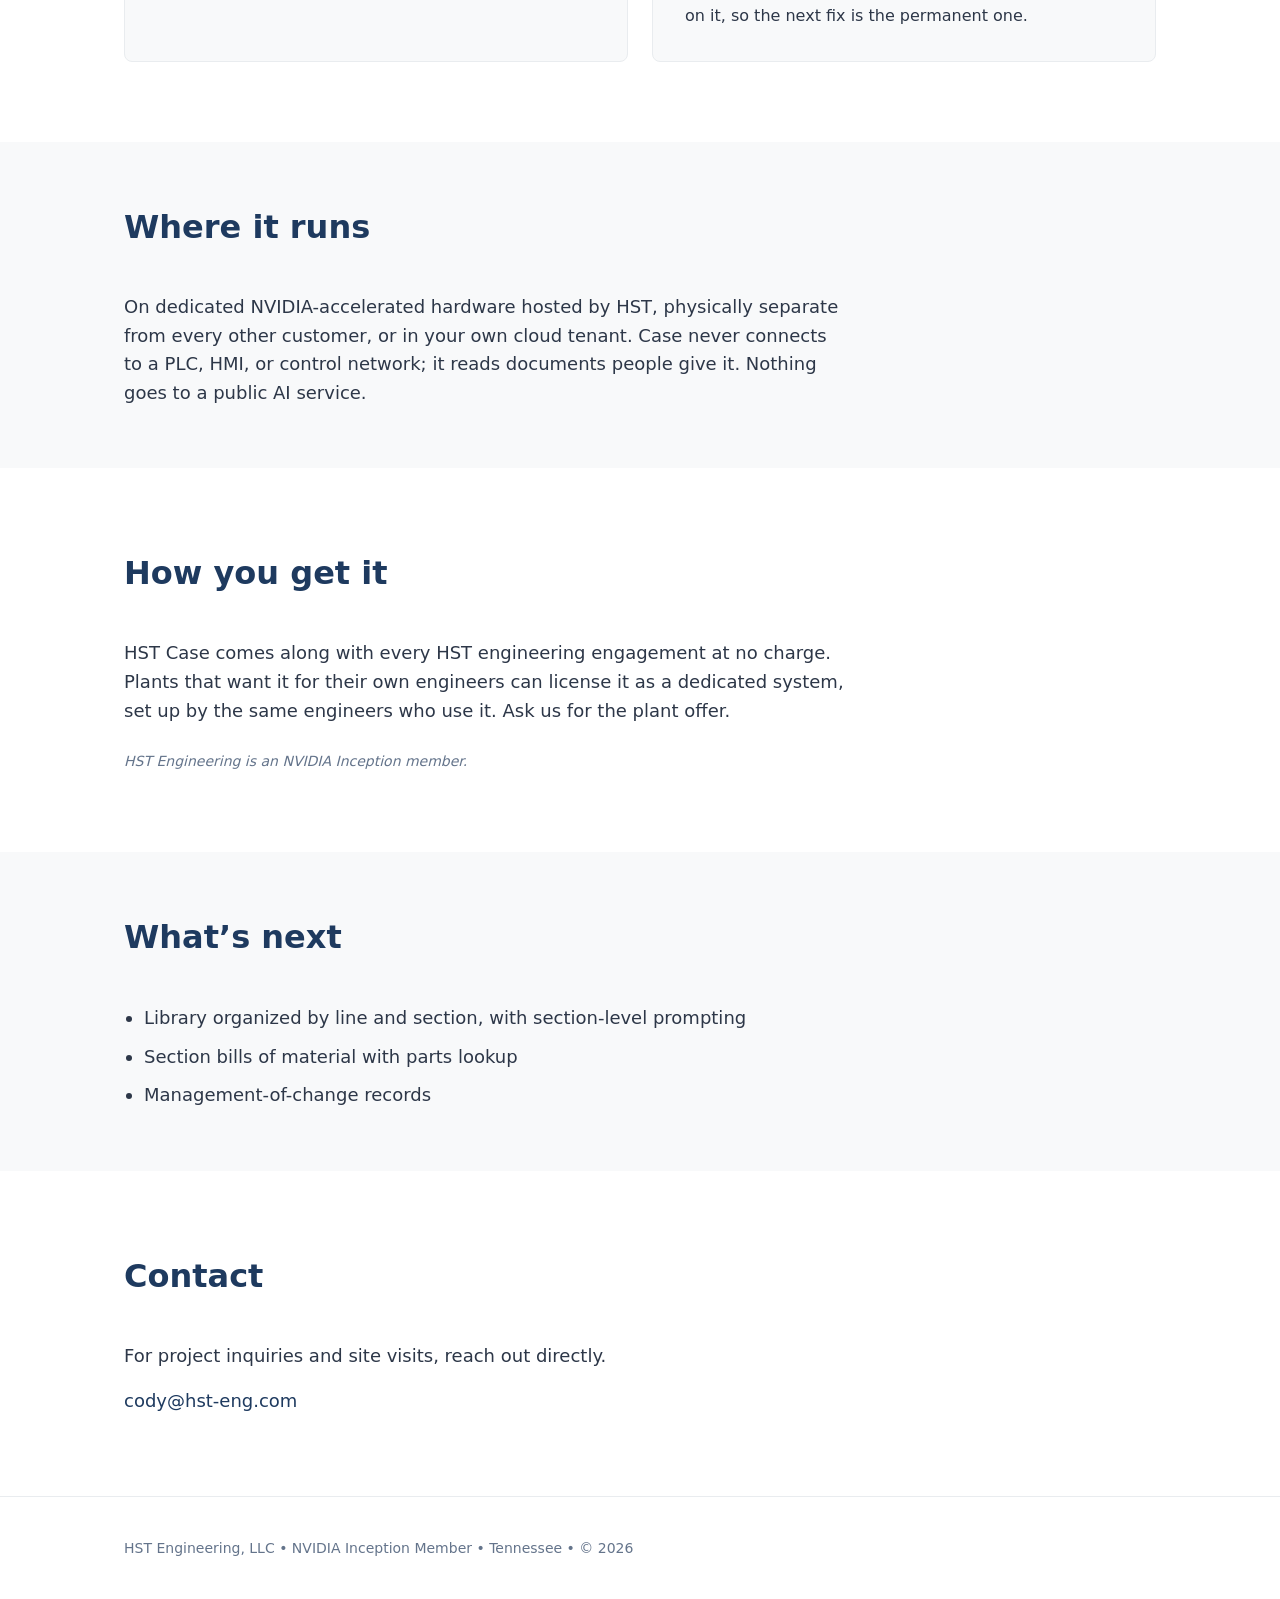
==== commit cf9acf98: "Restore 'minutes down' wording on cost-ranking card Co-Authored-By: Claude Opus 5.5 (1M context) <no" ====
--- a/case/index.html
+++ b/case/index.html
@@ -72,7 +72,7 @@
                     </div>
                     <div class="card">
                         <h3>Recurring problems, ranked by cost</h3>
-                        <p>Case tracks every fault, fix, and minute of downtime, then ranks what keeps coming back by what it’s costing the plant. The repeat offender surfaces with a number on it, so the next fix is the permanent one.</p>
+                        <p>Case tracks every fault, fix, and minutes down, then ranks what keeps coming back by what it’s costing the plant. The repeat offender surfaces with a number on it, so the next fix is the permanent one.</p>
                     </div>
                 </div>
             </div>
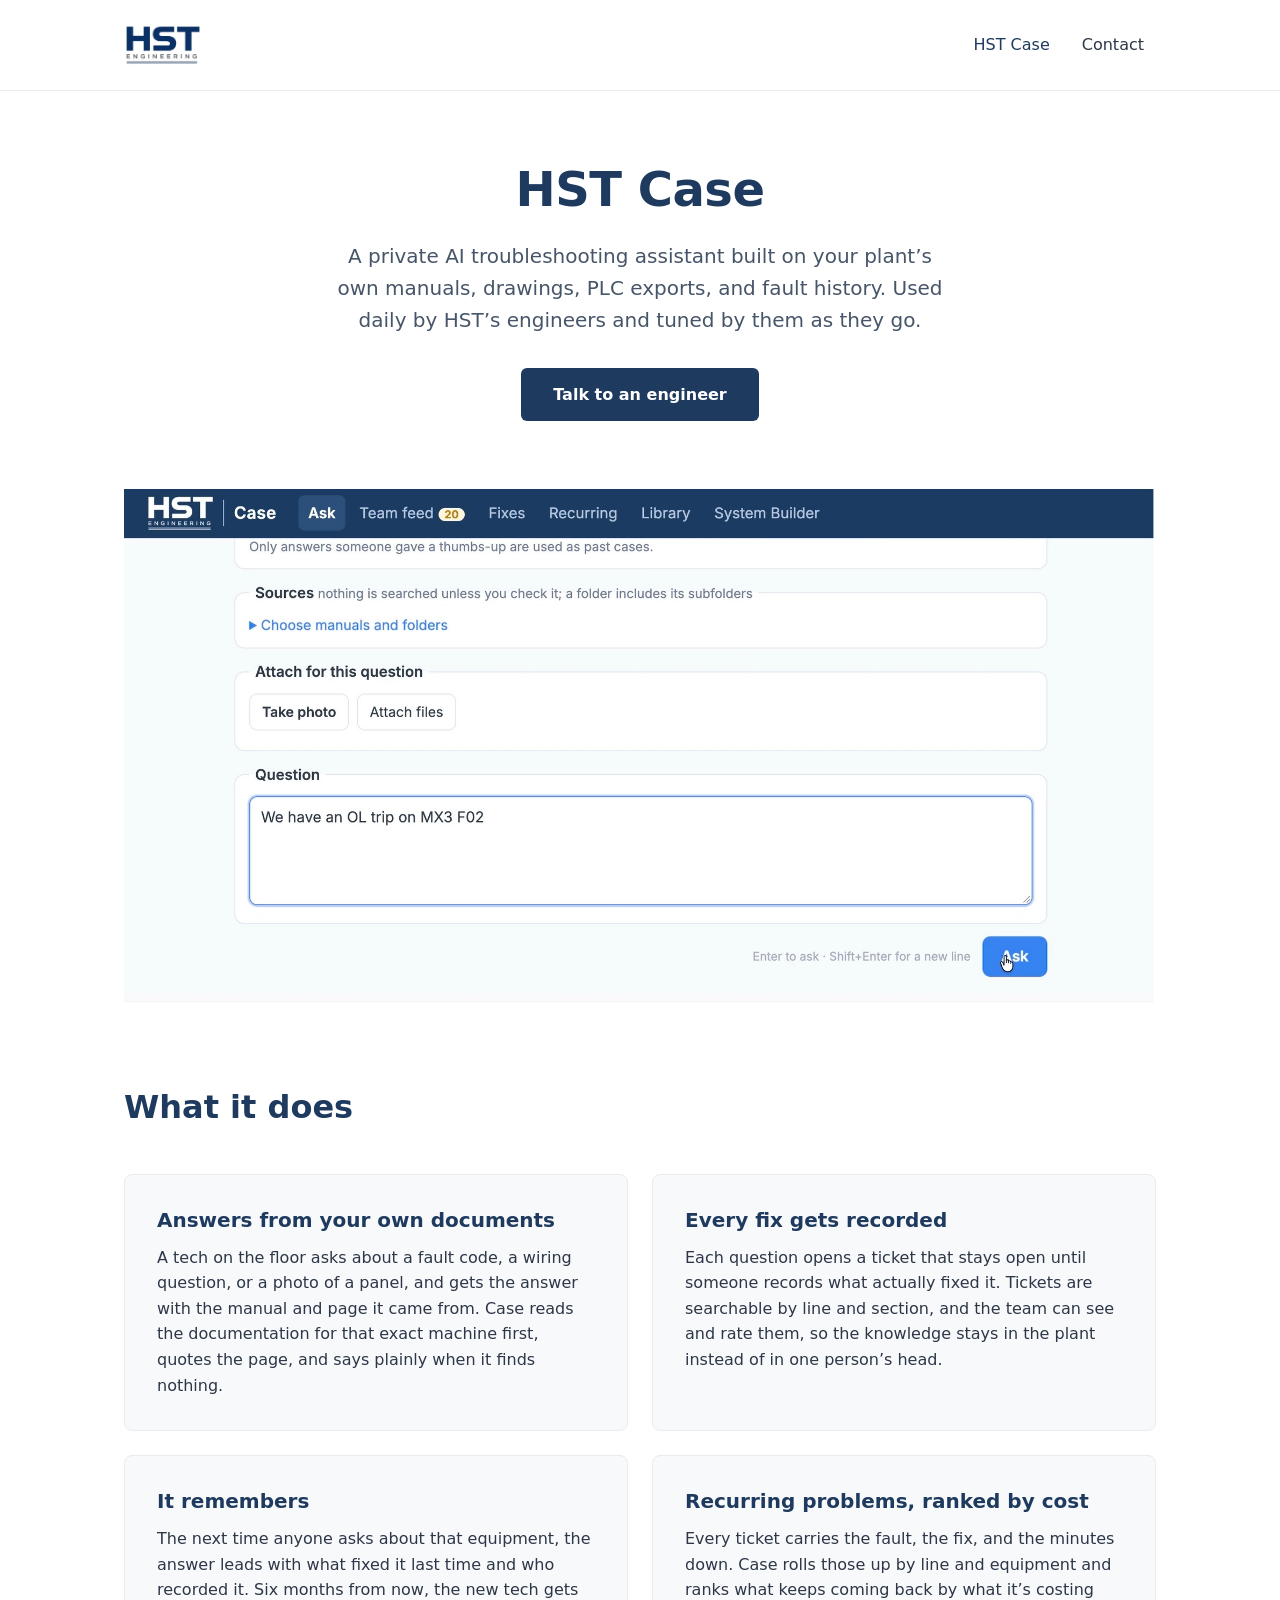
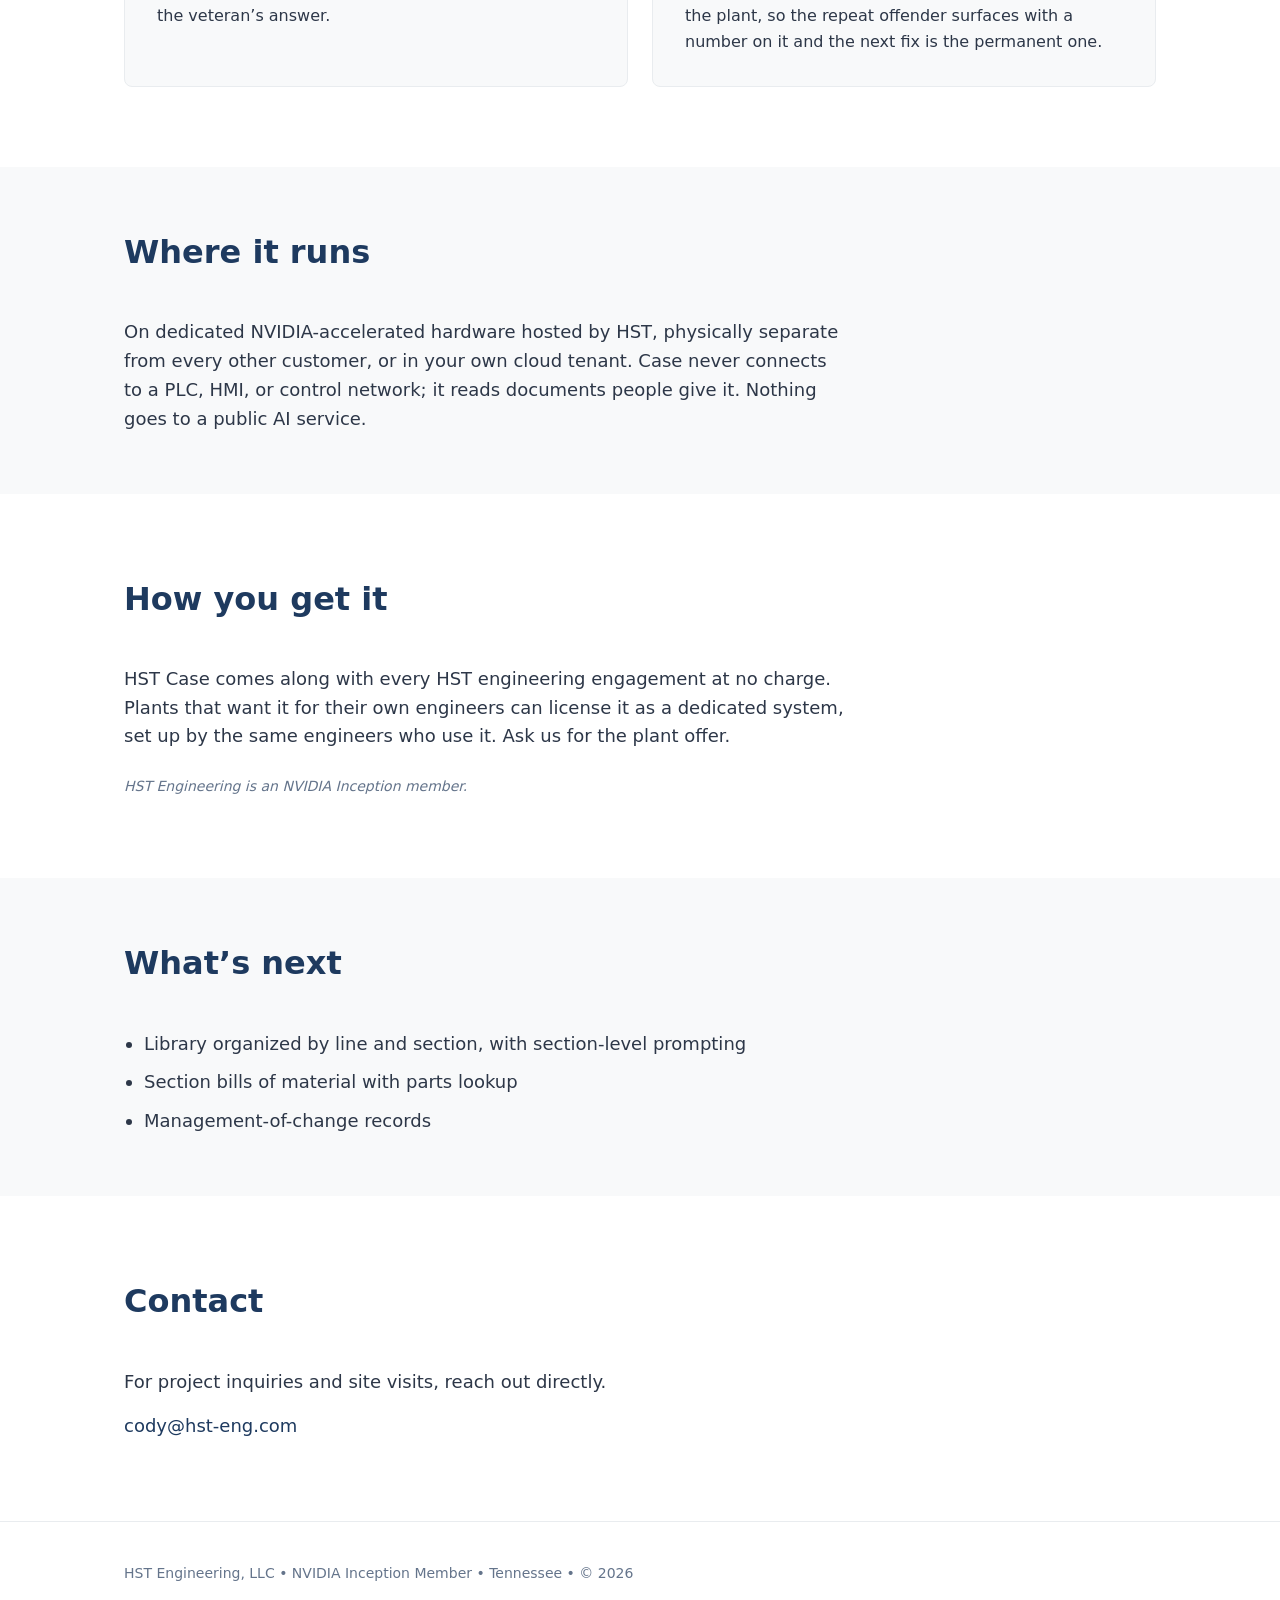
==== commit c6b1b290: "Rewrite HST Case feature card copy Co-Authored-By: Claude Opus 5.5 (1M context) <noreply@anthropic.c" ====
--- a/case/index.html
+++ b/case/index.html
@@ -59,20 +59,20 @@
                 <h2>What it does</h2>
                 <div class="competencies two-up">
                     <div class="card">
-                        <h3>Answers from your documents</h3>
-                        <p>A technician asks about a fault code, a wiring question, or a photo of a panel, from a phone on the floor, and gets the answer with the manual and page it came from. Case reads your manual for that exact drive first, quotes the page, and says when it found nothing.</p>
+                        <h3>Answers from your own documents</h3>
+                        <p>A tech on the floor asks about a fault code, a wiring question, or a photo of a panel, and gets the answer with the manual and page it came from. Case reads the documentation for that exact machine first, quotes the page, and says plainly when it finds nothing.</p>
                     </div>
                     <div class="card">
-                        <h3>Every fix recorded</h3>
-                        <p>Every question becomes a case the team can see and rate. Every case is a ticket that stays open until someone records the actual fix, searchable by line and section.</p>
+                        <h3>Every fix gets recorded</h3>
+                        <p>Each question opens a ticket that stays open until someone records what actually fixed it. Tickets are searchable by line and section, and the team can see and rate them, so the knowledge stays in the plant instead of in one person’s head.</p>
                     </div>
                     <div class="card">
                         <h3>It remembers</h3>
-                        <p>The next time anyone asks about that equipment, the answer leads with what fixed it last time.</p>
+                        <p>The next time anyone asks about that equipment, the answer leads with what fixed it last time and who recorded it. Six months from now, the new tech gets the veteran’s answer.</p>
                     </div>
                     <div class="card">
                         <h3>Recurring problems, ranked by cost</h3>
-                        <p>Case tracks every fault, fix, and minutes down, then ranks what keeps coming back by what it’s costing the plant. The repeat offender surfaces with a number on it, so the next fix is the permanent one.</p>
+                        <p>Every ticket carries the fault, the fix, and the minutes down. Case rolls those up by line and equipment and ranks what keeps coming back by what it’s costing the plant, so the repeat offender surfaces with a number on it and the next fix is the permanent one.</p>
                     </div>
                 </div>
             </div>
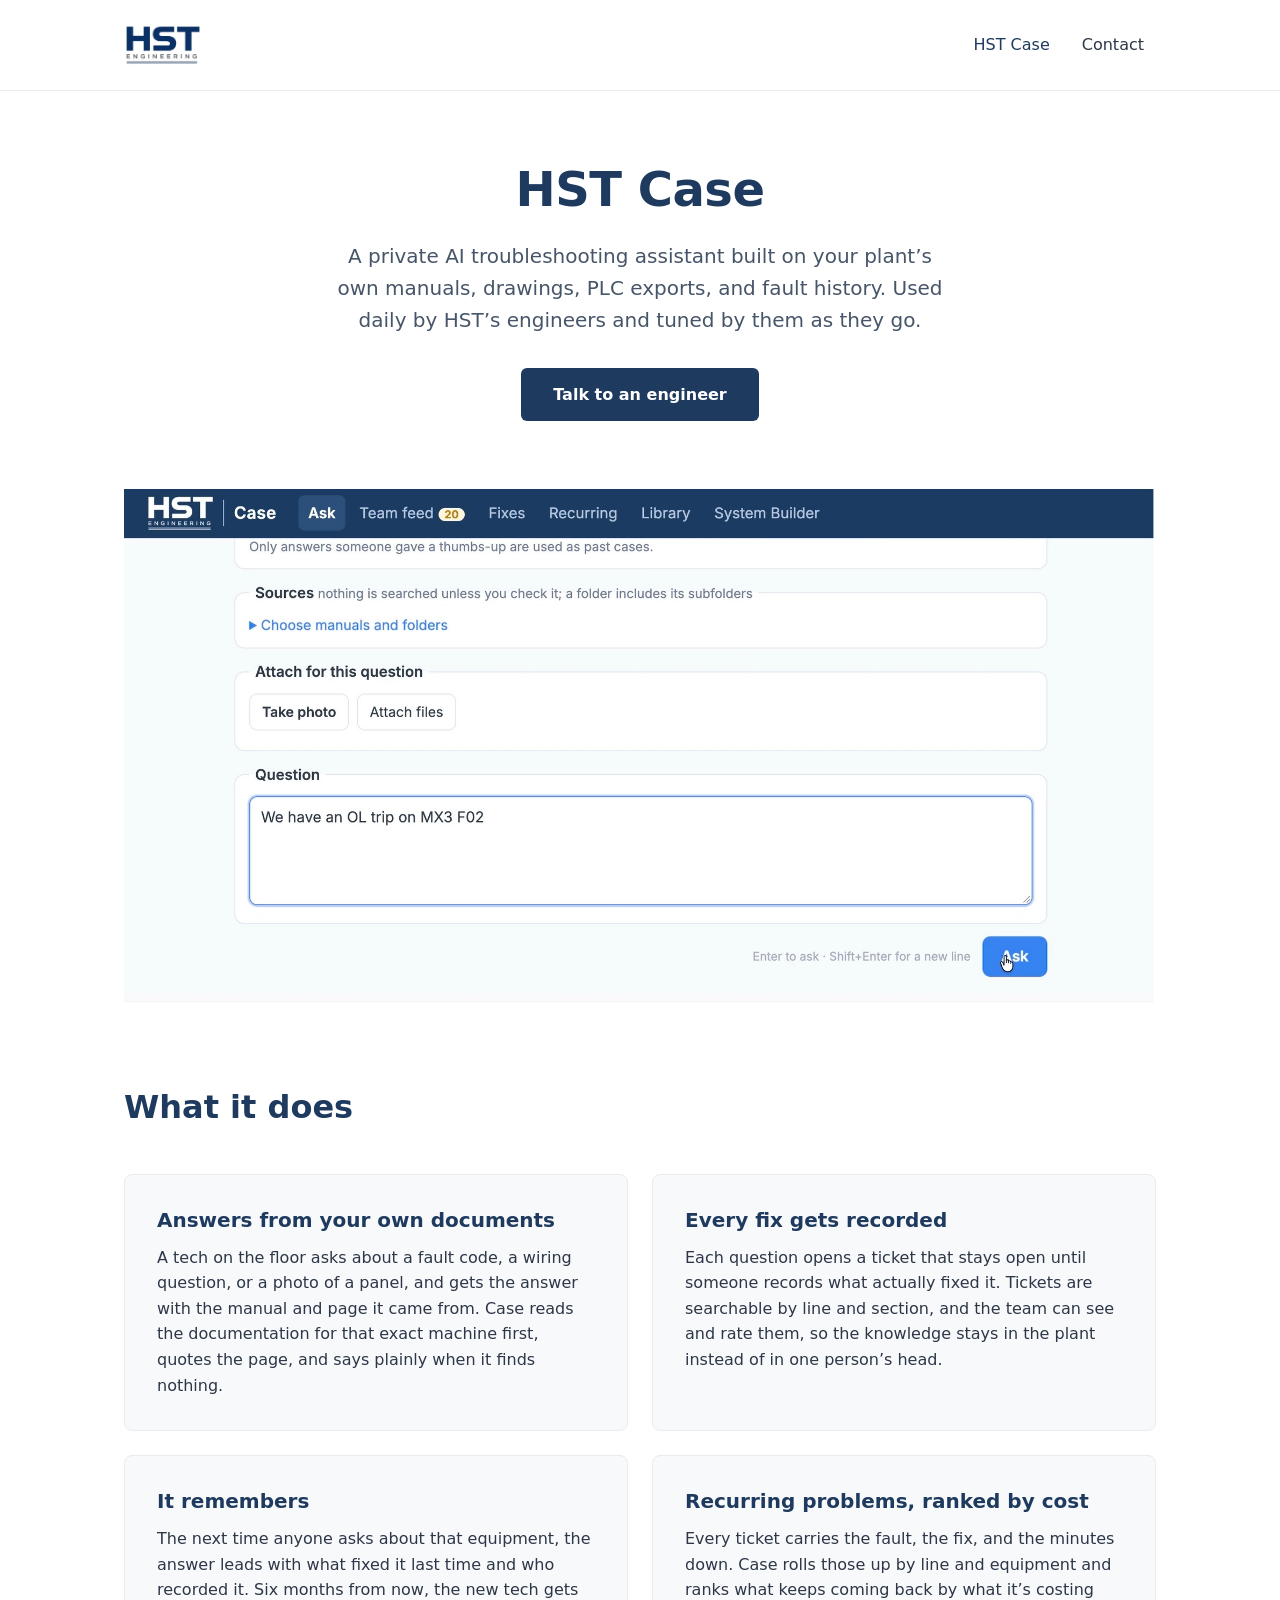
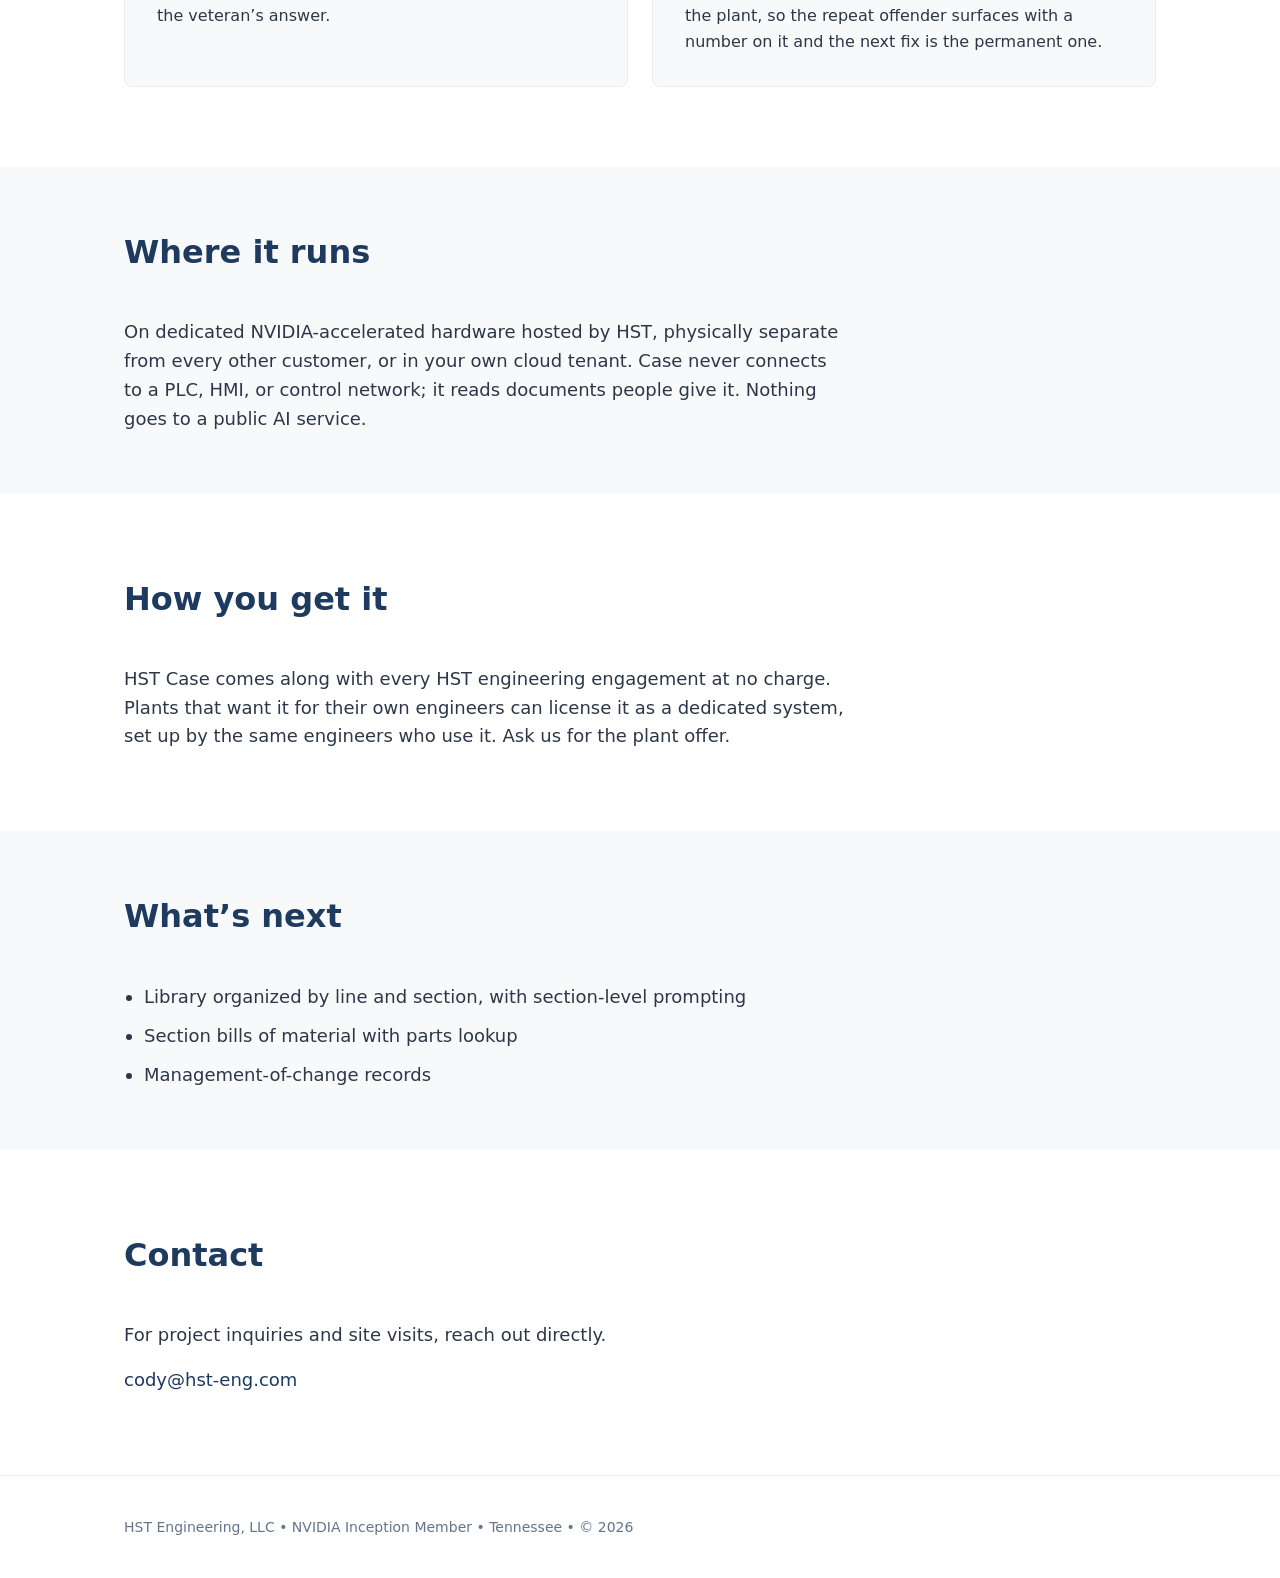
==== commit 9b2aa19c: "Remove NVIDIA Inception note from How you get it Co-Authored-By: Claude Opus 5.5 (1M context) <norep" ====
--- a/case/index.html
+++ b/case/index.html
@@ -91,7 +91,6 @@
             <div class="container">
                 <h2>How you get it</h2>
                 <p class="lead">HST Case comes along with every HST engineering engagement at no charge. Plants that want it for their own engineers can license it as a dedicated system, set up by the same engineers who use it. Ask us for the plant offer.</p>
-                <p class="note">HST Engineering is an NVIDIA Inception member.</p>
             </div>
         </section>
 
--- a/styles.css
+++ b/styles.css
@@ -100,6 +100,9 @@
 section[id] {
     scroll-margin-top: 16px;
 }
+#competencies {
+    padding-top: 16px;
+}
 h2 {
     font-size: 32px;
     font-weight: 700;
@@ -120,12 +123,6 @@
     margin: 0;
 }
 .list li + li { margin-top: 8px; }
-.note {
-    font-size: 14px;
-    color: var(--muted);
-    margin: 24px 0 0;
-    font-style: italic;
-}
 .band {
     background: var(--off-white);
     padding: 60px 0;
